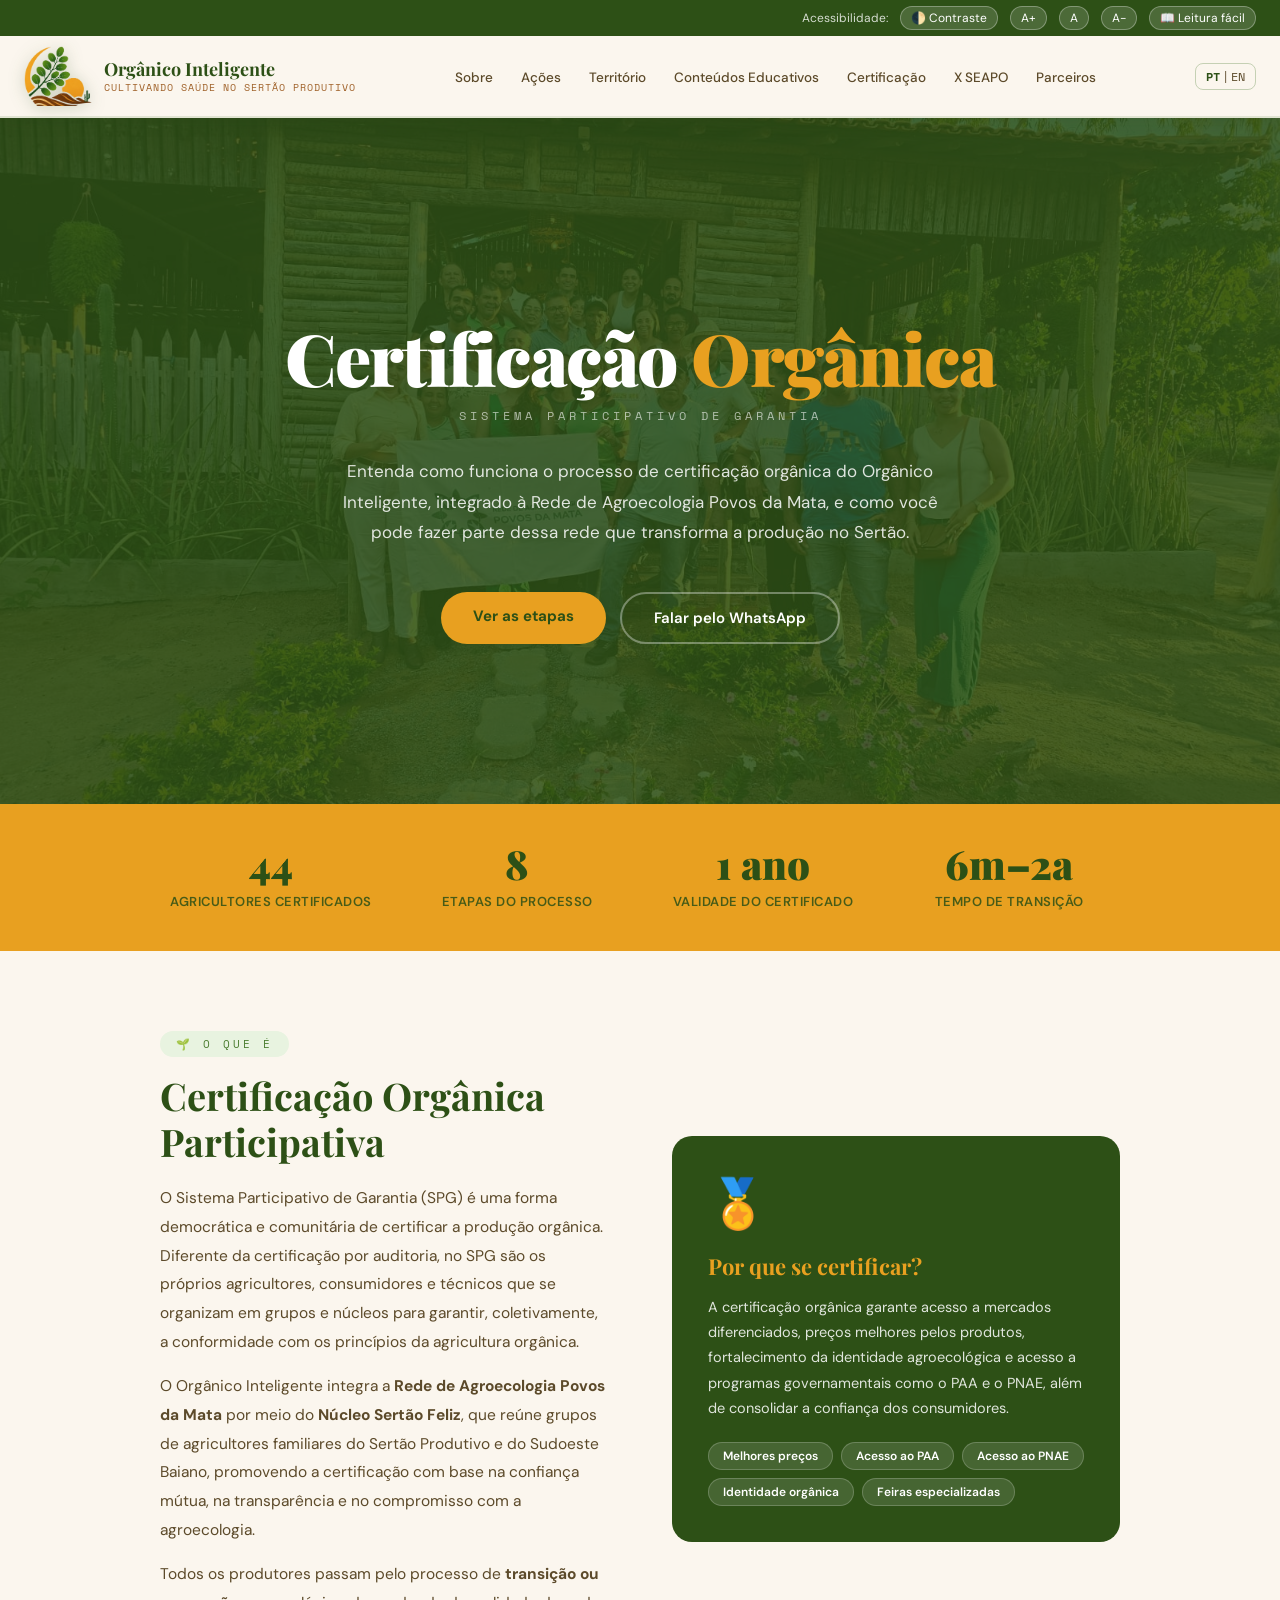
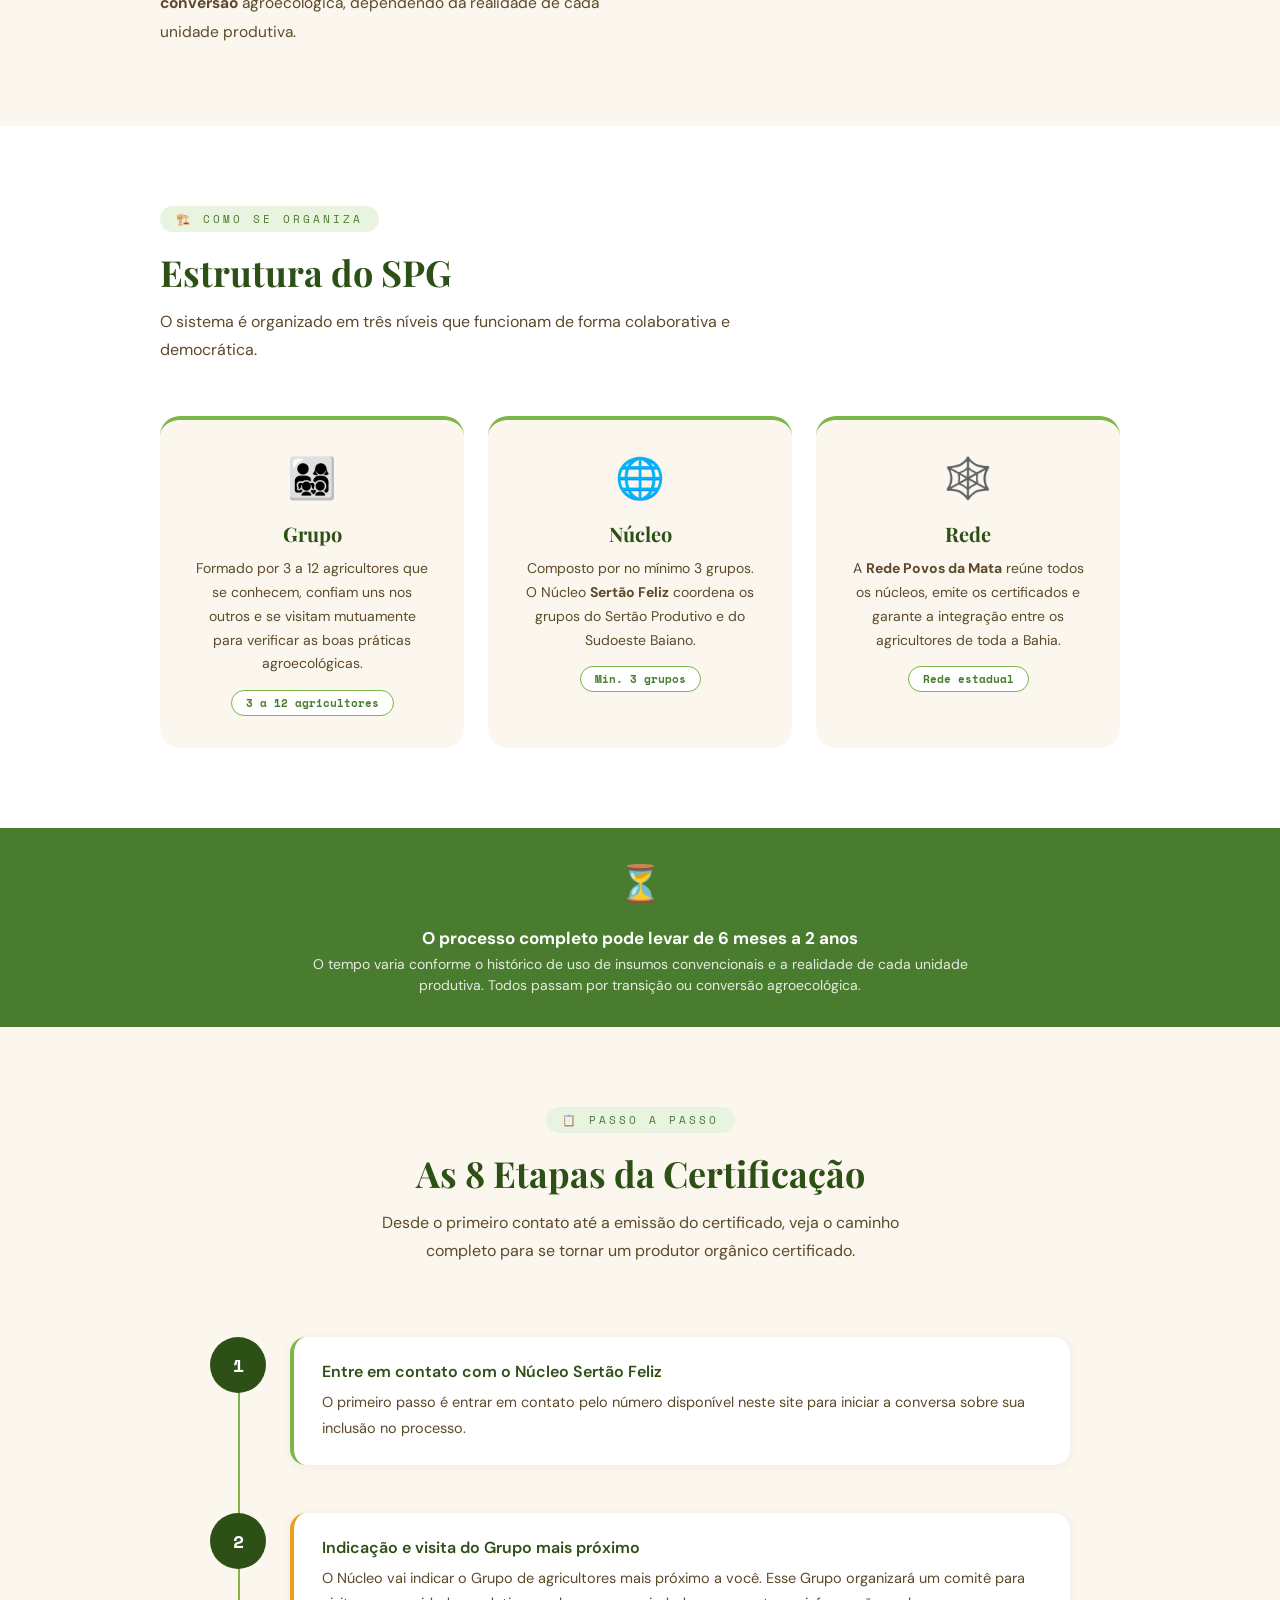
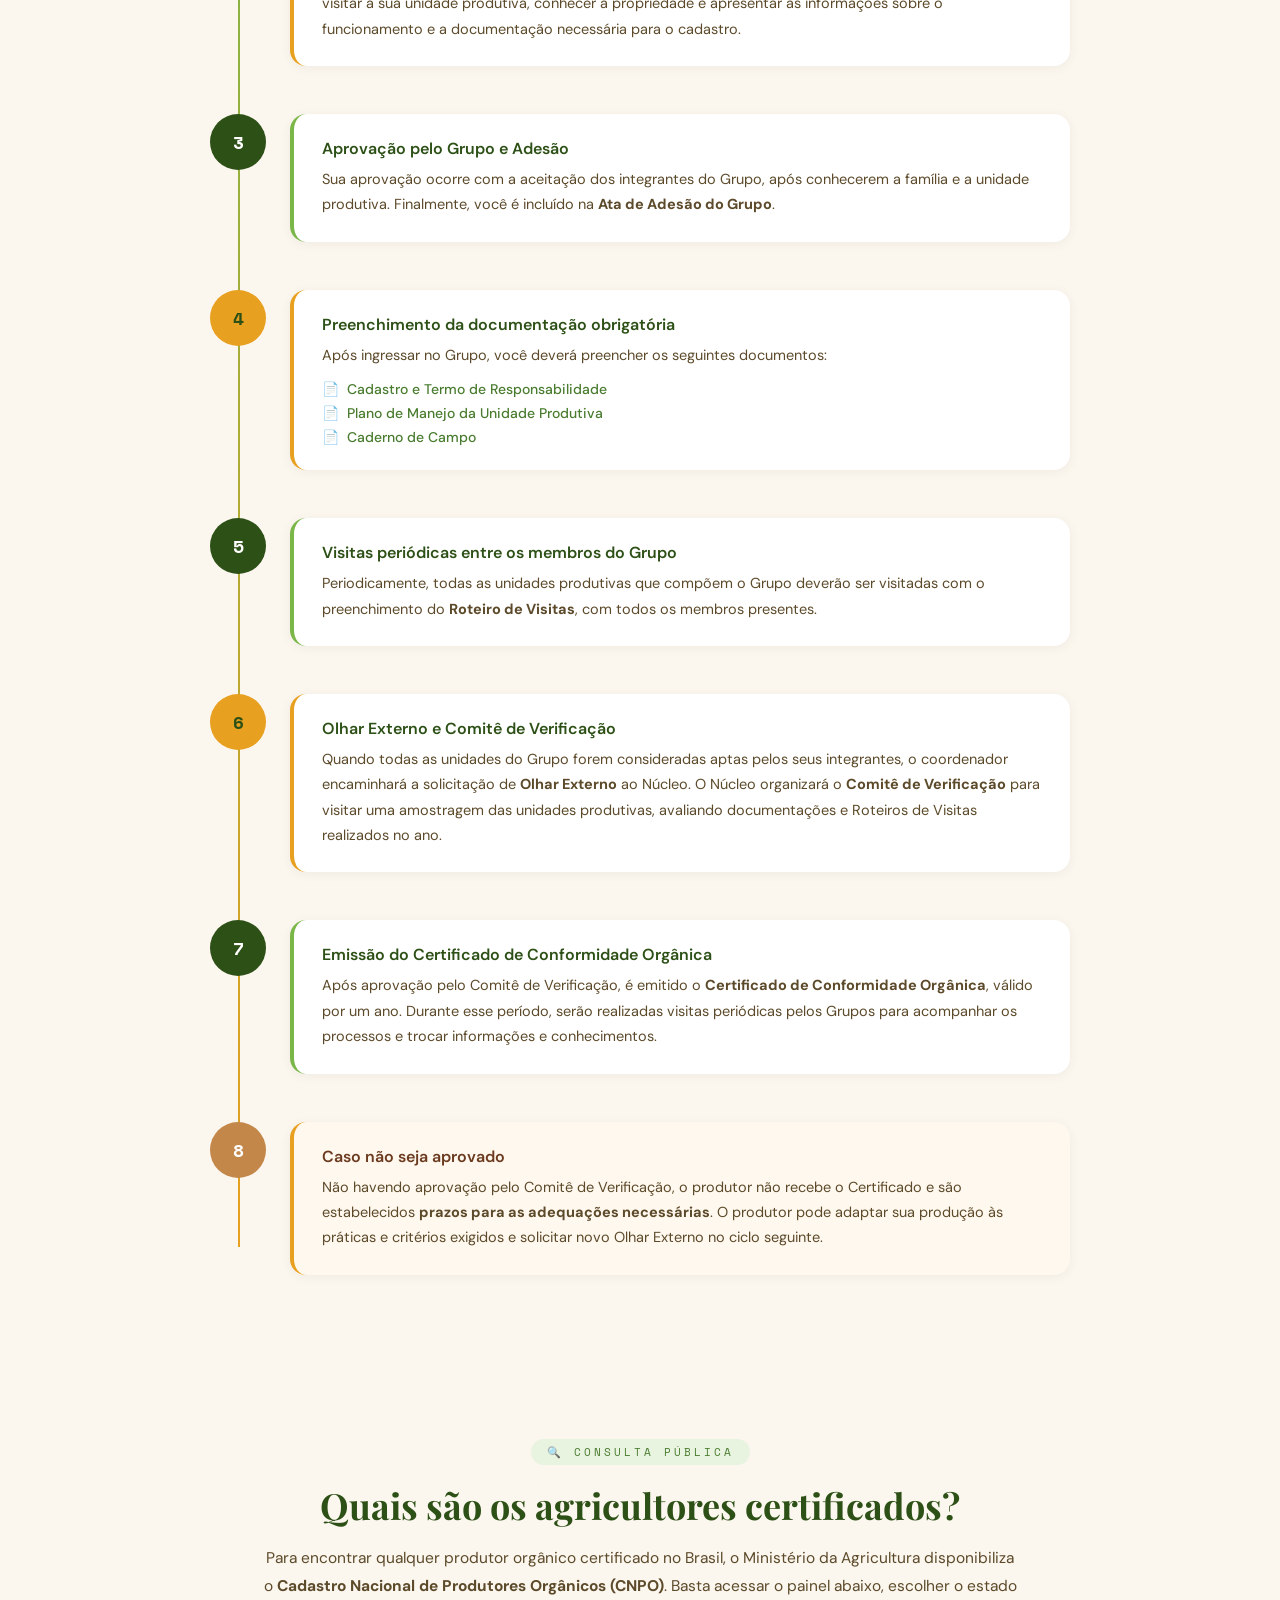
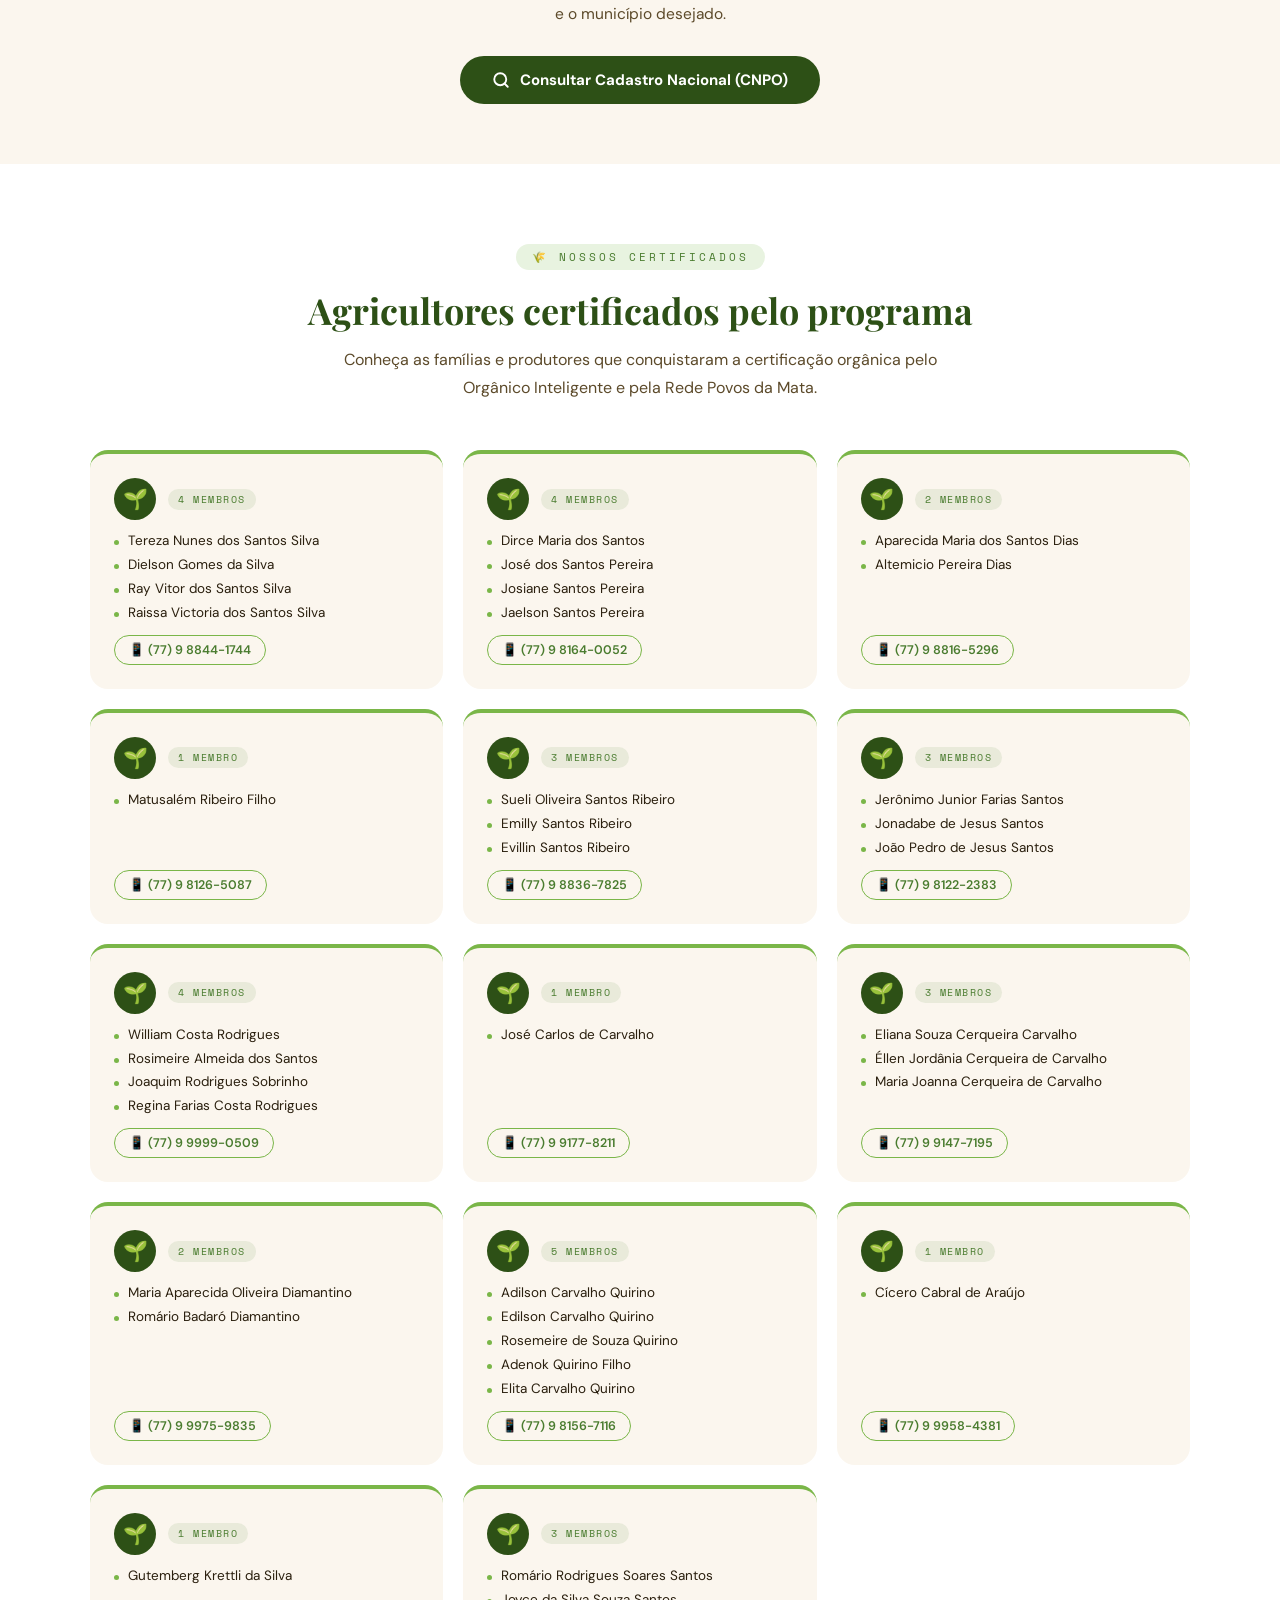
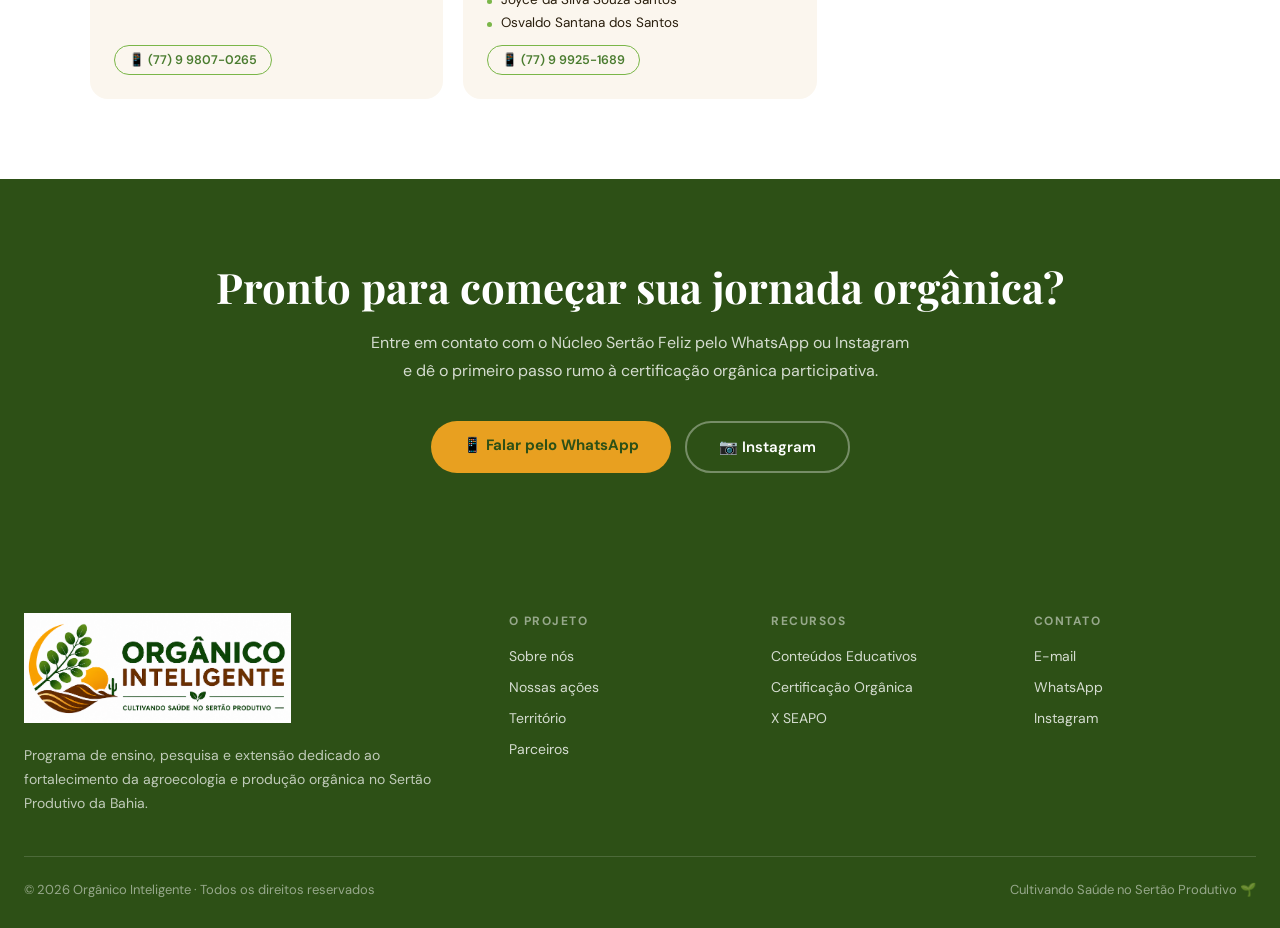
==== pages/certificacao.html @ 12e228ca "seapo: nova prorrogação do prazo de submissão para 09/08/2026 Co-Authored-By: Claude Sonnet 5 <norep" ====
<!DOCTYPE html>
<html lang="pt-BR">
<head>
  <!-- Google tag (gtag.js) -->
  <script async src="https://www.googletagmanager.com/gtag/js?id=G-PL5NJVYDZY"></script>
  <script>
    window.dataLayer = window.dataLayer || [];
    function gtag(){dataLayer.push(arguments);}
    gtag('js', new Date());
    gtag('config', 'G-PL5NJVYDZY');
  </script>
  <meta charset="UTF-8">
  <link rel="icon" type="image/x-icon" href="../favicon.ico">
  <link rel="icon" type="image/png" sizes="32x32" href="../favicon-32x32.png">
  <link rel="apple-touch-icon" sizes="180x180" href="../apple-touch-icon.png">
  <meta name="viewport" content="width=device-width, initial-scale=1.0">
  <meta name="description" content="Certificação Orgânica Participativa – Orgânico Inteligente. Entenda como funciona o processo de certificação pelo Sistema Participativo de Garantia (SPG) da Rede Povos da Mata." data-i18n-content="cert.meta_desc">
  <meta name="keywords" content="certificação orgânica, SPG, sistema participativo de garantia, produção orgânica, Guanambi, Bahia, Rede Povos da Mata, agricultura familiar">
  <meta name="robots" content="index, follow">
  <link rel="canonical" href="https://organicointeligente.com.br/pages/certificacao.html">
  <link rel="alternate" hreflang="pt-BR" href="https://organicointeligente.com.br/pages/certificacao.html">
  <link rel="alternate" hreflang="en" href="https://organicointeligente.com.br/pages/certificacao.html?lang=en">
  <link rel="alternate" hreflang="x-default" href="https://organicointeligente.com.br/pages/certificacao.html">
  <meta property="og:type" content="website">
  <meta property="og:url" content="https://organicointeligente.com.br/pages/certificacao.html">
  <meta property="og:site_name" content="Orgânico Inteligente">
  <meta property="og:locale" content="pt_BR">
  <meta property="og:title" content="Certificação Orgânica Participativa | Orgânico Inteligente">
  <meta property="og:description" content="Entenda como funciona o processo de certificação orgânica pelo SPG da Rede Povos da Mata no Sertão Produtivo da Bahia.">
  <meta property="og:image" content="https://organicointeligente.com.br/assets/images/slideshow/img0.jpeg">
  <title>Certificação Orgânica Participativa | Orgânico Inteligente</title>
  <link href="https://fonts.googleapis.com/css2?family=Playfair+Display:wght@700;900&family=DM+Sans:wght@300;400;500;600&family=Space+Mono:wght@400;700&display=swap" rel="stylesheet">
  <link rel="stylesheet" href="../assets/css/style.css?v=202608030914">
  <style>
    .nav-lang-toggle{background:none;border:1px solid rgba(74,124,47,.3);color:var(--texto-suave);font-family:'Space Mono',monospace;font-size:12px;padding:4px 10px;border-radius:8px;cursor:pointer;transition:.2s;display:flex;align-items:center;gap:2px;white-space:nowrap;flex-shrink:0;}
    .nav-lang-toggle:hover{background:rgba(74,124,47,.1);color:var(--verde);}
  </style>
  <script src="../assets/js/i18n.js?v=202608030914"></script>
  <style>
    /* ===== HERO ===== */
    .cert-hero {
      position: relative;
      min-height: 72vh;
      display: flex;
      align-items: center;
      justify-content: center;
      background: var(--verde);
      overflow: hidden;
      text-align: center;
    }
    .cert-hero-bg {
      position: absolute;
      inset: 0;
      background-image: url('../assets/images/imagemFundoCertificacao.jpeg');
      background-size: cover;
      background-position: center 30%;
      opacity: .14;
    }
    .cert-hero-inner {
      position: relative;
      z-index: 2;
      padding: 120px 24px 80px;
      max-width: 820px;
      margin: 0 auto;
    }
    .cert-badge {
      display: inline-block;
      font-family: 'Space Mono', monospace;
      font-size: 11px;
      letter-spacing: 3px;
      text-transform: uppercase;
      color: var(--dourado);
      background: rgba(255,255,255,.08);
      border: 1px solid rgba(255,255,255,.18);
      border-radius: 100px;
      padding: 6px 20px;
      margin-bottom: 28px;
    }
    .cert-hero h1 {
      font-family: 'Playfair Display', serif;
      font-size: clamp(36px, 7vw, 72px);
      font-weight: 900;
      color: white;
      line-height: 1.1;
      letter-spacing: -1.5px;
      margin-bottom: 10px;
    }
    .cert-hero h1 em {
      font-style: normal;
      color: var(--dourado);
    }
    .cert-hero-sub {
      font-family: 'Space Mono', monospace;
      font-size: 12px;
      letter-spacing: 4px;
      text-transform: uppercase;
      color: rgba(255,255,255,.6);
      margin-bottom: 32px;
    }
    .cert-hero-desc {
      font-size: 17px;
      color: rgba(255,255,255,.85);
      line-height: 1.8;
      max-width: 640px;
      margin: 0 auto 44px;
    }
    .cert-cta-group {
      display: flex;
      gap: 14px;
      justify-content: center;
      flex-wrap: wrap;
    }
    .btn-primario {
      background: var(--dourado);
      color: var(--verde);
      font-weight: 700;
      font-size: 15px;
      padding: 14px 32px;
      border-radius: 100px;
      text-decoration: none;
      transition: transform .2s, box-shadow .2s;
    }
    .btn-primario:hover { transform: translateY(-2px); box-shadow: 0 8px 24px rgba(0,0,0,.25); }
    .btn-secundario {
      background: transparent;
      color: white;
      font-weight: 600;
      font-size: 15px;
      padding: 14px 32px;
      border-radius: 100px;
      border: 2px solid rgba(255,255,255,.35);
      text-decoration: none;
      transition: border-color .2s, background .2s;
    }
    .btn-secundario:hover { border-color: white; background: rgba(255,255,255,.08); }

    /* ===== MÉTRICAS ===== */
    .cert-metricas {
      background: var(--dourado);
      padding: 40px 24px;
    }
    .cert-metricas-grid {
      display: grid;
      grid-template-columns: repeat(4, 1fr);
      gap: 24px;
      max-width: 960px;
      margin: 0 auto;
      text-align: center;
    }
    .cert-metrica {
      color: var(--verde);
    }
    .cert-metrica strong {
      display: block;
      font-family: 'Playfair Display', serif;
      font-size: 40px;
      font-weight: 900;
      line-height: 1;
      margin-bottom: 6px;
    }
    .cert-metrica span {
      font-size: 13px;
      font-weight: 600;
      text-transform: uppercase;
      letter-spacing: .5px;
      opacity: .85;
    }

    /* ===== INTRO / O QUE É ===== */
    .cert-intro {
      background: var(--creme);
      padding: 80px 24px;
    }
    .cert-intro-inner {
      max-width: 960px;
      margin: 0 auto;
      display: grid;
      grid-template-columns: 1fr 1fr;
      gap: 64px;
      align-items: center;
    }
    .cert-intro-texto h2 {
      font-family: 'Playfair Display', serif;
      font-size: clamp(26px, 4vw, 38px);
      color: var(--verde);
      line-height: 1.2;
      margin-bottom: 20px;
    }
    .cert-intro-texto p {
      font-size: 15.5px;
      color: var(--texto-suave);
      line-height: 1.85;
      margin-bottom: 16px;
    }
    .cert-intro-texto p:last-child { margin-bottom: 0; }
    .cert-destaque-box {
      background: var(--verde);
      color: white;
      border-radius: 20px;
      padding: 36px;
    }
    .cert-destaque-box .icon-grande {
      font-size: 48px;
      margin-bottom: 16px;
      display: block;
    }
    .cert-destaque-box h3 {
      font-family: 'Playfair Display', serif;
      font-size: 22px;
      color: var(--dourado);
      margin-bottom: 14px;
    }
    .cert-destaque-box p {
      font-size: 14.5px;
      color: rgba(255,255,255,.85);
      line-height: 1.75;
    }
    .cert-destaque-box .cert-tags {
      display: flex;
      flex-wrap: wrap;
      gap: 8px;
      margin-top: 20px;
    }
    .cert-destaque-box .cert-tag {
      background: rgba(255,255,255,.12);
      border: 1px solid rgba(255,255,255,.2);
      color: white;
      font-size: 12px;
      font-weight: 600;
      padding: 5px 14px;
      border-radius: 100px;
    }

    /* ===== ESTRUTURA (Núcleo / Grupos) ===== */
    .cert-estrutura {
      background: white;
      padding: 80px 24px;
    }
    .cert-estrutura-inner {
      max-width: 960px;
      margin: 0 auto;
    }
    .secao-tag {
      display: inline-block;
      font-family: 'Space Mono', monospace;
      font-size: 11px;
      letter-spacing: 3px;
      text-transform: uppercase;
      color: var(--verde-medio);
      background: #e8f3e0;
      border-radius: 100px;
      padding: 5px 16px;
      margin-bottom: 16px;
    }
    .secao-titulo {
      font-family: 'Playfair Display', serif;
      font-size: clamp(24px, 4vw, 36px);
      color: var(--verde);
      margin-bottom: 12px;
    }
    .secao-desc {
      font-size: 16px;
      color: var(--texto-suave);
      max-width: 600px;
      line-height: 1.75;
      margin-bottom: 48px;
    }
    .estrutura-grid {
      display: grid;
      grid-template-columns: repeat(3, 1fr);
      gap: 24px;
    }
    .estrutura-card {
      background: var(--creme);
      border-radius: 20px;
      padding: 32px;
      border-top: 4px solid var(--verde-claro);
      text-align: center;
    }
    .estrutura-card .ecard-icon {
      font-size: 40px;
      margin-bottom: 16px;
      display: block;
    }
    .estrutura-card h3 {
      font-family: 'Playfair Display', serif;
      font-size: 20px;
      color: var(--verde);
      margin-bottom: 10px;
    }
    .estrutura-card p {
      font-size: 14px;
      color: var(--texto-suave);
      line-height: 1.7;
    }
    .estrutura-card .ecard-num {
      display: inline-block;
      font-family: 'Space Mono', monospace;
      font-size: 11px;
      font-weight: 700;
      color: var(--verde-medio);
      background: white;
      border: 1.5px solid var(--verde-claro);
      border-radius: 100px;
      padding: 4px 14px;
      margin-top: 14px;
    }

    /* ===== ETAPAS (passo a passo) ===== */
    .cert-etapas {
      background: var(--creme);
      padding: 80px 24px;
    }
    .cert-etapas-inner {
      max-width: 860px;
      margin: 0 auto;
    }
    .etapas-lista {
      display: flex;
      flex-direction: column;
      gap: 0;
      margin-top: 48px;
      position: relative;
    }
    /* Linha vertical conectando os passos */
    .etapas-lista::before {
      content: '';
      position: absolute;
      left: 28px;
      top: 52px;
      bottom: 52px;
      width: 2px;
      background: linear-gradient(to bottom, var(--verde-claro), var(--dourado));
    }
    .etapa {
      display: grid;
      grid-template-columns: 56px 1fr;
      gap: 24px;
      padding: 24px 0;
      align-items: start;
      position: relative;
    }
    .etapa-num {
      width: 56px;
      height: 56px;
      border-radius: 50%;
      display: flex;
      align-items: center;
      justify-content: center;
      font-family: 'Space Mono', monospace;
      font-size: 18px;
      font-weight: 700;
      flex-shrink: 0;
      position: relative;
      z-index: 1;
    }
    .etapa-num.verde   { background: var(--verde); color: white; }
    .etapa-num.dourado { background: var(--dourado); color: var(--verde); }
    .etapa-num.terra   { background: var(--terra); color: white; }

    .etapa-corpo {
      background: white;
      border-radius: 16px;
      padding: 24px 28px;
      box-shadow: 0 2px 12px rgba(0,0,0,.05);
      border-left: 4px solid transparent;
      transition: transform .15s, box-shadow .15s;
    }
    .etapa-corpo:hover {
      transform: translateX(4px);
      box-shadow: 0 4px 20px rgba(45,80,22,.1);
    }
    .etapa:nth-child(odd) .etapa-corpo  { border-left-color: var(--verde-claro); }
    .etapa:nth-child(even) .etapa-corpo { border-left-color: var(--dourado); }

    .etapa-corpo h3 {
      font-size: 16px;
      font-weight: 600;
      color: var(--verde);
      margin-bottom: 8px;
    }
    .etapa-corpo p {
      font-size: 14.5px;
      color: var(--texto-suave);
      line-height: 1.75;
      margin: 0;
    }
    /* Documentos dentro da etapa */
    .docs-lista {
      list-style: none;
      margin-top: 12px;
      display: flex;
      flex-direction: column;
      gap: 6px;
    }
    .docs-lista li {
      display: flex;
      align-items: center;
      gap: 8px;
      font-size: 14px;
      color: var(--verde-medio);
      font-weight: 500;
    }
    .docs-lista li::before {
      content: '📄';
      font-size: 14px;
    }

    /* Etapa de alerta (reprovação) */
    .etapa-corpo.alerta {
      background: #fff8ee;
      border-left-color: var(--dourado) !important;
    }
    .etapa-corpo.alerta h3 { color: var(--marrom); }

    /* ===== AVISO TEMPO ===== */
    .cert-aviso {
      background: var(--verde-medio);
      color: white;
      padding: 32px 24px;
      text-align: center;
    }
    .cert-aviso-inner {
      max-width: 700px;
      margin: 0 auto;
      display: flex;
      align-items: center;
      gap: 20px;
      flex-wrap: wrap;
      justify-content: center;
    }
    .cert-aviso .aviso-icon { font-size: 36px; }
    .cert-aviso-texto strong {
      display: block;
      font-size: 17px;
      font-weight: 700;
      margin-bottom: 4px;
    }
    .cert-aviso-texto span {
      font-size: 14px;
      opacity: .85;
    }

    /* ===== REGISTRO NACIONAL ===== */
    .cert-registro {
      background: var(--creme);
      padding: 60px 24px;
      text-align: center;
    }
    .cert-registro-inner {
      max-width: 760px;
      margin: 0 auto;
    }
    .cert-registro p {
      font-size: 15.5px;
      color: var(--texto-suave);
      line-height: 1.8;
      margin-bottom: 28px;
    }
    .cert-registro-link {
      display: inline-flex;
      align-items: center;
      gap: 10px;
      background: var(--verde);
      color: white;
      font-weight: 700;
      font-size: 15px;
      padding: 14px 32px;
      border-radius: 100px;
      text-decoration: none;
      transition: background .2s, transform .2s;
    }
    .cert-registro-link:hover { background: var(--verde-medio); transform: translateY(-2px); }

    /* ===== AGRICULTORES CERTIFICADOS ===== */
    .cert-agricultores {
      background: white;
      padding: 80px 24px;
    }
    .cert-agricultores-inner {
      max-width: 1100px;
      margin: 0 auto;
    }
    .cert-agricultores-grid {
      display: grid;
      grid-template-columns: repeat(3, 1fr);
      gap: 20px;
      margin-top: 48px;
    }
    .agric-card {
      background: var(--creme);
      border-radius: 18px;
      padding: 24px;
      border-top: 4px solid var(--verde-claro);
      display: flex;
      flex-direction: column;
      gap: 12px;
      transition: transform .2s, box-shadow .2s;
    }
    .agric-card:hover {
      transform: translateY(-4px);
      box-shadow: 0 12px 32px rgba(45,80,22,.1);
    }
    .agric-card-header {
      display: flex;
      align-items: center;
      gap: 12px;
    }
    .agric-icon {
      width: 42px;
      height: 42px;
      border-radius: 50%;
      background: var(--verde);
      color: white;
      font-size: 20px;
      display: flex;
      align-items: center;
      justify-content: center;
      flex-shrink: 0;
    }
    .agric-card-qtd {
      font-family: 'Space Mono', monospace;
      font-size: 10px;
      letter-spacing: 1.5px;
      text-transform: uppercase;
      color: var(--verde-medio);
      background: rgba(74,124,47,.1);
      border-radius: 100px;
      padding: 3px 10px;
    }
    .agric-membros {
      list-style: none;
      display: flex;
      flex-direction: column;
      gap: 5px;
    }
    .agric-membros li {
      font-size: 13.5px;
      color: var(--texto);
      line-height: 1.4;
      padding-left: 14px;
      position: relative;
    }
    .agric-membros li::before {
      content: '';
      position: absolute;
      left: 0;
      top: 8px;
      width: 5px;
      height: 5px;
      border-radius: 50%;
      background: var(--verde-claro);
    }
    .agric-contato {
      margin-top: auto;
    }
    .agric-contato a {
      display: inline-flex;
      align-items: center;
      gap: 6px;
      font-size: 12.5px;
      font-weight: 600;
      color: var(--verde-medio);
      text-decoration: none;
      border: 1.5px solid var(--verde-claro);
      padding: 6px 14px;
      border-radius: 100px;
      transition: background .2s, color .2s;
    }
    .agric-contato a:hover { background: var(--verde); color: white; border-color: var(--verde); }

    /* ===== RESPONSIVO AGRICULTORES ===== */
    @media (max-width: 1024px) { .cert-agricultores-grid { grid-template-columns: repeat(2, 1fr); } }
    @media (max-width: 640px)  { .cert-agricultores-grid { grid-template-columns: 1fr; } }

    /* ===== CTA CONTATO ===== */
    .cert-contato {
      background: var(--verde);
      padding: 80px 24px;
      text-align: center;
    }
    .cert-contato h2 {
      font-family: 'Playfair Display', serif;
      font-size: clamp(26px, 5vw, 42px);
      color: white;
      margin-bottom: 14px;
    }
    .cert-contato p {
      color: rgba(255,255,255,.8);
      font-size: 16px;
      line-height: 1.75;
      max-width: 540px;
      margin: 0 auto 36px;
    }

    /* ===== RESPONSIVO ===== */
    @media (max-width: 1024px) {
      .cert-metricas-grid { grid-template-columns: repeat(2, 1fr); }
      .cert-intro-inner { grid-template-columns: 1fr; gap: 40px; }
      .estrutura-grid { grid-template-columns: 1fr 1fr; }
    }
    @media (max-width: 640px) {
      .cert-metricas-grid { grid-template-columns: repeat(2, 1fr); gap: 16px; }
      .cert-metrica strong { font-size: 30px; }
      .estrutura-grid { grid-template-columns: 1fr; }
      .etapas-lista::before { left: 22px; }
      .etapa { grid-template-columns: 44px 1fr; gap: 16px; }
      .etapa-num { width: 44px; height: 44px; font-size: 14px; }
      .cert-aviso-inner { flex-direction: column; text-align: center; }
    }
  </style>
</head>
<body id="topo" data-i18n-title="cert.page_title">

<a href="#main-content" class="skip-link" data-i18n="nav.skip">Ir para o conteúdo principal</a>

<!-- Barra de acessibilidade -->
<div class="acess-bar" role="toolbar" data-i18n-attr="aria-label:acess.bar_aria" aria-label="Ferramentas de acessibilidade">
  <span data-i18n="acess.label">Acessibilidade:</span>
  <button class="acess-btn" onclick="toggleContraste()" data-i18n-attr="aria-label:acess.contraste_aria;title:acess.contraste_title" aria-label="Alternar alto contraste" title="Alto Contraste" data-i18n="acess.contraste">&#127763; Contraste</button>
  <button class="acess-btn" onclick="aumentarFonte()" data-i18n-attr="aria-label:acess.aumentar_aria;title:acess.aumentar_title" aria-label="Aumentar fonte" title="Aumentar fonte" data-i18n="acess.aumentar">A+</button>
  <button class="acess-btn" onclick="resetarFonte()" data-i18n-attr="aria-label:acess.resetar_aria;title:acess.resetar_title" aria-label="Fonte padrão" title="Fonte padrão" data-i18n="acess.resetar">A</button>
  <button class="acess-btn" onclick="diminuirFonte()" data-i18n-attr="aria-label:acess.diminuir_aria;title:acess.diminuir_title" aria-label="Diminuir fonte" title="Diminuir fonte" data-i18n="acess.diminuir">A-</button>
  <button class="acess-btn" onclick="toggleLeituraSimples()" data-i18n-attr="aria-label:acess.leitura_aria;title:acess.leitura_title" aria-label="Leitura simplificada" title="Leitura simples" data-i18n="acess.leitura">&#128214; Leitura f&#225;cil</button>
</div>

<!-- Navegação -->
<nav role="navigation" data-i18n-attr="aria-label:nav.aria_main" aria-label="Menu principal">
  <div class="nav-inner">
    <a href="../index.html#topo" class="nav-logo" data-i18n-attr="aria-label:nav.logo_aria" aria-label="Página inicial – Orgânico Inteligente">
      <img src="../assets/images/logo/logo_icon.png" alt="Logo Orgânico Inteligente" class="nav-logo-img">
      <div class="nav-logo-text">
        <span class="top">Orgânico Inteligente</span>
        <span class="bottom" data-i18n="nav.tagline">Cultivando Saúde no Sertão Produtivo</span>
      </div>
    </a>
    <button class="hamburger" onclick="toggleMenu()" data-i18n-attr="aria-label:nav.hamburger_aria" aria-label="Abrir menu" aria-expanded="false" id="hamburger">
      <span></span><span></span><span></span>
    </button>
    <ul class="nav-links" id="nav-links" role="menubar"></ul>
    <button class="nav-lang-toggle" id="lang-toggle" onclick="toggleLang()"
            aria-label="Mudar para inglês"
            data-i18n-attr="aria-label:lang.toggle_aria">
      <span class="lang-pt" aria-hidden="true">PT</span>
      <span class="lang-sep" aria-hidden="true"> | </span>
      <span class="lang-en" aria-hidden="true">EN</span>
    </button>
  </div>
</nav>
<script src="../assets/js/nav.js?v=202608030914"></script>

<main id="main-content">

  <!-- ===== HERO ===== -->
  <section class="cert-hero" data-i18n-attr="aria-label:cert.hero_aria" aria-label="Certificação Orgânica Participativa">
    <div class="cert-hero-bg"></div>
    <div class="cert-hero-inner">
      <h1>Certificação <em>Orgânica</em></h1>
      <p class="cert-hero-sub" data-i18n="cert.hero_sub">Sistema Participativo de Garantia</p>
      <p class="cert-hero-desc" data-i18n="cert.hero_desc">
        Entenda como funciona o processo de certificação orgânica do Orgânico Inteligente, integrado à Rede de Agroecologia Povos da Mata, e como você pode fazer parte dessa rede que transforma a produção no Sertão.
      </p>
      <div class="cert-cta-group">
        <a href="#etapas" class="btn-primario" data-i18n="cert.cta_etapas">Ver as etapas</a>
        <a href="https://wa.me/5577999501979" target="_blank" rel="noopener noreferrer" class="btn-secundario" data-i18n="cert.cta_whatsapp">Falar pelo WhatsApp</a>
      </div>
    </div>
  </section>

  <!-- ===== MÉTRICAS ===== -->
  <div class="cert-metricas" data-i18n-attr="aria-label:cert.metricas_aria" aria-label="Números da certificação">
    <div class="cert-metricas-grid">
      <div class="cert-metrica">
        <strong>44</strong>
        <span data-i18n="cert.metric1_label">Agricultores Certificados</span>
      </div>
      <div class="cert-metrica">
        <strong>8</strong>
        <span data-i18n="cert.metric2_label">Etapas do Processo</span>
      </div>
      <div class="cert-metrica">
        <strong>1 ano</strong>
        <span data-i18n="cert.metric3_label">Validade do Certificado</span>
      </div>
      <div class="cert-metrica">
        <strong>6m–2a</strong>
        <span data-i18n="cert.metric4_label">Tempo de Transição</span>
      </div>
    </div>
  </div>

  <!-- ===== INTRO ===== -->
  <section class="cert-intro" data-i18n-attr="aria-label:cert.intro_aria" aria-label="O que é a certificação orgânica participativa">
    <div class="cert-intro-inner">
      <div class="cert-intro-texto reveal">
        <div class="secao-tag" data-i18n="cert.intro_tag">🌱 O que é</div>
        <h2 data-i18n="cert.intro_titulo">Certificação Orgânica Participativa</h2>
        <p data-i18n="cert.intro_p1">
          O Sistema Participativo de Garantia (SPG) é uma forma democrática e comunitária de certificar a produção orgânica. Diferente da certificação por auditoria, no SPG são os próprios agricultores, consumidores e técnicos que se organizam em grupos e núcleos para garantir, coletivamente, a conformidade com os princípios da agricultura orgânica.
        </p>
        <p data-i18n="cert.intro_p2">
          O Orgânico Inteligente integra a <strong>Rede de Agroecologia Povos da Mata</strong> por meio do <strong>Núcleo Sertão Feliz</strong>, que reúne grupos de agricultores familiares do Sertão Produtivo e do Sudoeste Baiano, promovendo a certificação com base na confiança mútua, na transparência e no compromisso com a agroecologia.
        </p>
        <p data-i18n="cert.intro_p3">
          Todos os produtores passam pelo processo de <strong>transição ou conversão</strong> agroecológica, dependendo da realidade de cada unidade produtiva.
        </p>
      </div>
      <div class="cert-destaque-box reveal reveal-delay-1">
        <span class="icon-grande">🏅</span>
        <h3 data-i18n="cert.destaque_titulo">Por que se certificar?</h3>
        <p data-i18n="cert.destaque_desc">
          A certificação orgânica garante acesso a mercados diferenciados, preços melhores pelos produtos, fortalecimento da identidade agroecológica e acesso a programas governamentais como o PAA e o PNAE, além de consolidar a confiança dos consumidores.
        </p>
        <div class="cert-tags">
          <span class="cert-tag" data-i18n="cert.tag_precos">Melhores preços</span>
          <span class="cert-tag" data-i18n="cert.tag_paa">Acesso ao PAA</span>
          <span class="cert-tag" data-i18n="cert.tag_pnae">Acesso ao PNAE</span>
          <span class="cert-tag" data-i18n="cert.tag_identidade">Identidade orgânica</span>
          <span class="cert-tag" data-i18n="cert.tag_feiras">Feiras especializadas</span>
        </div>
      </div>
    </div>
  </section>

  <!-- ===== ESTRUTURA ===== -->
  <section class="cert-estrutura" data-i18n-attr="aria-label:cert.estrutura_aria" aria-label="Estrutura do sistema participativo">
    <div class="cert-estrutura-inner">
      <div class="section-header">
        <div class="secao-tag" data-i18n="cert.estrutura_tag">🏗️ Como se organiza</div>
        <h2 class="secao-titulo" data-i18n="cert.estrutura_titulo">Estrutura do SPG</h2>
        <p class="secao-desc" data-i18n="cert.estrutura_desc">O sistema é organizado em três níveis que funcionam de forma colaborativa e democrática.</p>
      </div>
      <div class="estrutura-grid">

        <div class="estrutura-card reveal">
          <span class="ecard-icon">👨‍👩‍👧‍👦</span>
          <h3 data-i18n="cert.grupo_titulo">Grupo</h3>
          <p data-i18n="cert.grupo_desc">Formado por 3 a 12 agricultores que se conhecem, confiam uns nos outros e se visitam mutuamente para verificar as boas práticas agroecológicas.</p>
          <span class="ecard-num" data-i18n="cert.grupo_num">3 a 12 agricultores</span>
        </div>

        <div class="estrutura-card reveal reveal-delay-1">
          <span class="ecard-icon">🌐</span>
          <h3 data-i18n="cert.nucleo_titulo">Núcleo</h3>
          <p data-i18n="cert.nucleo_desc">Composto por no mínimo 3 grupos. O Núcleo <strong>Sertão Feliz</strong> coordena os grupos do Sertão Produtivo e do Sudoeste Baiano.</p>
          <span class="ecard-num" data-i18n="cert.nucleo_num">Mín. 3 grupos</span>
        </div>

        <div class="estrutura-card reveal reveal-delay-2">
          <span class="ecard-icon">🕸️</span>
          <h3 data-i18n="cert.rede_titulo">Rede</h3>
          <p data-i18n="cert.rede_desc">A <strong>Rede Povos da Mata</strong> reúne todos os núcleos, emite os certificados e garante a integração entre os agricultores de toda a Bahia.</p>
          <span class="ecard-num" data-i18n="cert.rede_num">Rede estadual</span>
        </div>

      </div>
    </div>
  </section>

  <!-- ===== AVISO TEMPO ===== -->
  <div class="cert-aviso" data-i18n-attr="aria-label:cert.aviso_aria" aria-label="Atenção: tempo de certificação">
    <div class="cert-aviso-inner">
      <span class="aviso-icon">⏳</span>
      <div class="cert-aviso-texto">
        <strong data-i18n="cert.aviso_titulo">O processo completo pode levar de 6 meses a 2 anos</strong>
        <span data-i18n="cert.aviso_texto">O tempo varia conforme o histórico de uso de insumos convencionais e a realidade de cada unidade produtiva. Todos passam por transição ou conversão agroecológica.</span>
      </div>
    </div>
  </div>

  <!-- ===== ETAPAS ===== -->
  <section class="cert-etapas" id="etapas" data-i18n-attr="aria-label:cert.etapas_aria" aria-label="Etapas do processo de certificação">
    <div class="cert-etapas-inner">
      <div class="section-header" style="text-align:center; margin-bottom:0;">
        <div class="secao-tag" data-i18n="cert.etapas_tag">📋 Passo a passo</div>
        <h2 class="secao-titulo" data-i18n="cert.etapas_titulo">As 8 Etapas da Certificação</h2>
        <p class="secao-desc" style="max-width:580px;margin:0 auto;" data-i18n="cert.etapas_desc">
          Desde o primeiro contato até a emissão do certificado, veja o caminho completo para se tornar um produtor orgânico certificado.
        </p>
      </div>

      <div class="etapas-lista" role="list">

        <!-- Etapa 1 -->
        <div class="etapa reveal" role="listitem">
          <div class="etapa-num verde">1</div>
          <div class="etapa-corpo">
            <h3 data-i18n="cert.etapa1_titulo">Entre em contato com o Núcleo Sertão Feliz</h3>
            <p data-i18n="cert.etapa1_desc">O primeiro passo é entrar em contato pelo número disponível neste site para iniciar a conversa sobre sua inclusão no processo.</p>
          </div>
        </div>

        <!-- Etapa 2 -->
        <div class="etapa reveal" role="listitem">
          <div class="etapa-num verde">2</div>
          <div class="etapa-corpo">
            <h3 data-i18n="cert.etapa2_titulo">Indicação e visita do Grupo mais próximo</h3>
            <p data-i18n="cert.etapa2_desc">O Núcleo vai indicar o Grupo de agricultores mais próximo a você. Esse Grupo organizará um comitê para visitar a sua unidade produtiva, conhecer a propriedade e apresentar as informações sobre o funcionamento e a documentação necessária para o cadastro.</p>
          </div>
        </div>

        <!-- Etapa 3 -->
        <div class="etapa reveal" role="listitem">
          <div class="etapa-num verde">3</div>
          <div class="etapa-corpo">
            <h3 data-i18n="cert.etapa3_titulo">Aprovação pelo Grupo e Adesão</h3>
            <p data-i18n="cert.etapa3_desc">Sua aprovação ocorre com a aceitação dos integrantes do Grupo, após conhecerem a família e a unidade produtiva. Finalmente, você é incluído na <strong>Ata de Adesão do Grupo</strong>.</p>
          </div>
        </div>

        <!-- Etapa 4 -->
        <div class="etapa reveal" role="listitem">
          <div class="etapa-num dourado">4</div>
          <div class="etapa-corpo">
            <h3 data-i18n="cert.etapa4_titulo">Preenchimento da documentação obrigatória</h3>
            <p data-i18n="cert.etapa4_desc">Após ingressar no Grupo, você deverá preencher os seguintes documentos:</p>
            <ul class="docs-lista">
              <li data-i18n="cert.doc1">Cadastro e Termo de Responsabilidade</li>
              <li data-i18n="cert.doc2">Plano de Manejo da Unidade Produtiva</li>
              <li data-i18n="cert.doc3">Caderno de Campo</li>
            </ul>
          </div>
        </div>

        <!-- Etapa 5 -->
        <div class="etapa reveal" role="listitem">
          <div class="etapa-num verde">5</div>
          <div class="etapa-corpo">
            <h3 data-i18n="cert.etapa5_titulo">Visitas periódicas entre os membros do Grupo</h3>
            <p data-i18n="cert.etapa5_desc">Periodicamente, todas as unidades produtivas que compõem o Grupo deverão ser visitadas com o preenchimento do <strong>Roteiro de Visitas</strong>, com todos os membros presentes.</p>
          </div>
        </div>

        <!-- Etapa 6 -->
        <div class="etapa reveal" role="listitem">
          <div class="etapa-num dourado">6</div>
          <div class="etapa-corpo">
            <h3 data-i18n="cert.etapa6_titulo">Olhar Externo e Comitê de Verificação</h3>
            <p data-i18n="cert.etapa6_desc">Quando todas as unidades do Grupo forem consideradas aptas pelos seus integrantes, o coordenador encaminhará a solicitação de <strong>Olhar Externo</strong> ao Núcleo. O Núcleo organizará o <strong>Comitê de Verificação</strong> para visitar uma amostragem das unidades produtivas, avaliando documentações e Roteiros de Visitas realizados no ano.</p>
          </div>
        </div>

        <!-- Etapa 7 -->
        <div class="etapa reveal" role="listitem">
          <div class="etapa-num verde">7</div>
          <div class="etapa-corpo">
            <h3 data-i18n="cert.etapa7_titulo">Emissão do Certificado de Conformidade Orgânica</h3>
            <p data-i18n="cert.etapa7_desc">Após aprovação pelo Comitê de Verificação, é emitido o <strong>Certificado de Conformidade Orgânica</strong>, válido por um ano. Durante esse período, serão realizadas visitas periódicas pelos Grupos para acompanhar os processos e trocar informações e conhecimentos.</p>
          </div>
        </div>

        <!-- Etapa 8 -->
        <div class="etapa reveal" role="listitem">
          <div class="etapa-num terra">8</div>
          <div class="etapa-corpo alerta">
            <h3 data-i18n="cert.etapa8_titulo">Caso não seja aprovado</h3>
            <p data-i18n="cert.etapa8_desc">Não havendo aprovação pelo Comitê de Verificação, o produtor não recebe o Certificado e são estabelecidos <strong>prazos para as adequações necessárias</strong>. O produtor pode adaptar sua produção às práticas e critérios exigidos e solicitar novo Olhar Externo no ciclo seguinte.</p>
          </div>
        </div>

      </div>
    </div>
  </section>

  <!-- ===== COMO ENCONTRAR PRODUTORES ORGÂNICOS ===== -->
  <section class="cert-registro" data-i18n-attr="aria-label:cert.reg_aria" aria-label="Como encontrar produtores orgânicos certificados">
    <div class="cert-registro-inner">
      <div class="secao-tag" data-i18n="cert.reg_tag">🔍 Consulta pública</div>
      <h2 class="secao-titulo" style="margin-bottom:16px;" data-i18n="cert.reg_titulo">Quais são os agricultores certificados?</h2>
      <p data-i18n="cert.reg_p">
        Para encontrar qualquer produtor orgânico certificado no Brasil, o Ministério da Agricultura disponibiliza o <strong>Cadastro Nacional de Produtores Orgânicos (CNPO)</strong>. Basta acessar o painel abaixo, escolher o estado e o município desejado.
      </p>
      <a href="https://mapa-indicadores.agricultura.gov.br/publico/extensions/CNPO_Painel_de_Indicadores/CNPO_Painel_de_Indicadores.html"
         target="_blank" rel="noopener noreferrer" class="cert-registro-link">
        <svg xmlns="http://www.w3.org/2000/svg" width="18" height="18" viewBox="0 0 24 24" fill="none" stroke="currentColor" stroke-width="2.5" stroke-linecap="round" stroke-linejoin="round" aria-hidden="true"><circle cx="11" cy="11" r="8"/><line x1="21" y1="21" x2="16.65" y2="16.65"/></svg>
        <span data-i18n="cert.reg_link">Consultar Cadastro Nacional (CNPO)</span>
      </a>
    </div>
  </section>

  <!-- ===== AGRICULTORES CERTIFICADOS ===== -->
  <section class="cert-agricultores" id="agricultores" data-i18n-attr="aria-label:cert.agric_aria" aria-label="Agricultores certificados pelo programa">
    <div class="cert-agricultores-inner">
      <div class="section-header" style="text-align:center;margin-bottom:0;">
        <div class="secao-tag" data-i18n="cert.agric_tag">🌾 Nossos certificados</div>
        <h2 class="secao-titulo" data-i18n="cert.agric_titulo">Agricultores certificados pelo programa</h2>
        <p class="secao-desc" style="max-width:600px;margin:0 auto;" data-i18n="cert.agric_desc">Conheça as famílias e produtores que conquistaram a certificação orgânica pelo Orgânico Inteligente e pela Rede Povos da Mata.</p>
      </div>

      <div class="cert-agricultores-grid">

        <!-- Família 1 -->
        <div class="agric-card reveal">
          <div class="agric-card-header">
            <div class="agric-icon">🌱</div>
            <span class="agric-card-qtd">4 membros</span>
          </div>
          <ul class="agric-membros">
            <li>Tereza Nunes dos Santos Silva</li>
            <li>Dielson Gomes da Silva</li>
            <li>Ray Vitor dos Santos Silva</li>
            <li>Raissa Victoria dos Santos Silva</li>
          </ul>
          <div class="agric-contato">
            <a href="https://wa.me/5577988441744" target="_blank" rel="noopener noreferrer">📱 (77) 9 8844-1744</a>
          </div>
        </div>

        <!-- Família 2 -->
        <div class="agric-card reveal">
          <div class="agric-card-header">
            <div class="agric-icon">🌱</div>
            <span class="agric-card-qtd">4 membros</span>
          </div>
          <ul class="agric-membros">
            <li>Dirce Maria dos Santos</li>
            <li>José dos Santos Pereira</li>
            <li>Josiane Santos Pereira</li>
            <li>Jaelson Santos Pereira</li>
          </ul>
          <div class="agric-contato">
            <a href="https://wa.me/5577981640052" target="_blank" rel="noopener noreferrer">📱 (77) 9 8164-0052</a>
          </div>
        </div>

        <!-- Família 3 -->
        <div class="agric-card reveal">
          <div class="agric-card-header">
            <div class="agric-icon">🌱</div>
            <span class="agric-card-qtd">2 membros</span>
          </div>
          <ul class="agric-membros">
            <li>Aparecida Maria dos Santos Dias</li>
            <li>Altemicio Pereira Dias</li>
          </ul>
          <div class="agric-contato">
            <a href="https://wa.me/5577988165296" target="_blank" rel="noopener noreferrer">📱 (77) 9 8816-5296</a>
          </div>
        </div>

        <!-- Família 4 -->
        <div class="agric-card reveal">
          <div class="agric-card-header">
            <div class="agric-icon">🌱</div>
            <span class="agric-card-qtd">1 membro</span>
          </div>
          <ul class="agric-membros">
            <li>Matusalém Ribeiro Filho</li>
          </ul>
          <div class="agric-contato">
            <a href="https://wa.me/5577981265087" target="_blank" rel="noopener noreferrer">📱 (77) 9 8126-5087</a>
          </div>
        </div>

        <!-- Família 5 -->
        <div class="agric-card reveal">
          <div class="agric-card-header">
            <div class="agric-icon">🌱</div>
            <span class="agric-card-qtd">3 membros</span>
          </div>
          <ul class="agric-membros">
            <li>Sueli Oliveira Santos Ribeiro</li>
            <li>Emilly Santos Ribeiro</li>
            <li>Evillin Santos Ribeiro</li>
          </ul>
          <div class="agric-contato">
            <a href="https://wa.me/5577988367825" target="_blank" rel="noopener noreferrer">📱 (77) 9 8836-7825</a>
          </div>
        </div>

        <!-- Família 6 -->
        <div class="agric-card reveal">
          <div class="agric-card-header">
            <div class="agric-icon">🌱</div>
            <span class="agric-card-qtd">3 membros</span>
          </div>
          <ul class="agric-membros">
            <li>Jerônimo Junior Farias Santos</li>
            <li>Jonadabe de Jesus Santos</li>
            <li>João Pedro de Jesus Santos</li>
          </ul>
          <div class="agric-contato">
            <a href="https://wa.me/5577981222383" target="_blank" rel="noopener noreferrer">📱 (77) 9 8122-2383</a>
          </div>
        </div>

        <!-- Família 7 -->
        <div class="agric-card reveal">
          <div class="agric-card-header">
            <div class="agric-icon">🌱</div>
            <span class="agric-card-qtd">4 membros</span>
          </div>
          <ul class="agric-membros">
            <li>William Costa Rodrigues</li>
            <li>Rosimeire Almeida dos Santos</li>
            <li>Joaquim Rodrigues Sobrinho</li>
            <li>Regina Farias Costa Rodrigues</li>
          </ul>
          <div class="agric-contato">
            <a href="https://wa.me/5577999990509" target="_blank" rel="noopener noreferrer">📱 (77) 9 9999-0509</a>
          </div>
        </div>

        <!-- Família 8 -->
        <div class="agric-card reveal">
          <div class="agric-card-header">
            <div class="agric-icon">🌱</div>
            <span class="agric-card-qtd">1 membro</span>
          </div>
          <ul class="agric-membros">
            <li>José Carlos de Carvalho</li>
          </ul>
          <div class="agric-contato">
            <a href="https://wa.me/5577991778211" target="_blank" rel="noopener noreferrer">📱 (77) 9 9177-8211</a>
          </div>
        </div>

        <!-- Família 9 -->
        <div class="agric-card reveal">
          <div class="agric-card-header">
            <div class="agric-icon">🌱</div>
            <span class="agric-card-qtd">3 membros</span>
          </div>
          <ul class="agric-membros">
            <li>Eliana Souza Cerqueira Carvalho</li>
            <li>Éllen Jordânia Cerqueira de Carvalho</li>
            <li>Maria Joanna Cerqueira de Carvalho</li>
          </ul>
          <div class="agric-contato">
            <a href="https://wa.me/5577991477195" target="_blank" rel="noopener noreferrer">📱 (77) 9 9147-7195</a>
          </div>
        </div>

        <!-- Família 10 -->
        <div class="agric-card reveal">
          <div class="agric-card-header">
            <div class="agric-icon">🌱</div>
            <span class="agric-card-qtd">2 membros</span>
          </div>
          <ul class="agric-membros">
            <li>Maria Aparecida Oliveira Diamantino</li>
            <li>Romário Badaró Diamantino</li>
          </ul>
          <div class="agric-contato">
            <a href="https://wa.me/5577999759835" target="_blank" rel="noopener noreferrer">📱 (77) 9 9975-9835</a>
          </div>
        </div>

        <!-- Família 11 -->
        <div class="agric-card reveal">
          <div class="agric-card-header">
            <div class="agric-icon">🌱</div>
            <span class="agric-card-qtd">5 membros</span>
          </div>
          <ul class="agric-membros">
            <li>Adilson Carvalho Quirino</li>
            <li>Edilson Carvalho Quirino</li>
            <li>Rosemeire de Souza Quirino</li>
            <li>Adenok Quirino Filho</li>
            <li>Elita Carvalho Quirino</li>
          </ul>
          <div class="agric-contato">
            <a href="https://wa.me/5577981567116" target="_blank" rel="noopener noreferrer">📱 (77) 9 8156-7116</a>
          </div>
        </div>

        <!-- Família 12 -->
        <div class="agric-card reveal">
          <div class="agric-card-header">
            <div class="agric-icon">🌱</div>
            <span class="agric-card-qtd">1 membro</span>
          </div>
          <ul class="agric-membros">
            <li>Cícero Cabral de Araújo</li>
          </ul>
          <div class="agric-contato">
            <a href="https://wa.me/5577999584381" target="_blank" rel="noopener noreferrer">📱 (77) 9 9958-4381</a>
          </div>
        </div>

        <!-- Família 13 -->
        <div class="agric-card reveal">
          <div class="agric-card-header">
            <div class="agric-icon">🌱</div>
            <span class="agric-card-qtd">1 membro</span>
          </div>
          <ul class="agric-membros">
            <li>Gutemberg Krettli da Silva</li>
          </ul>
          <div class="agric-contato">
            <a href="https://wa.me/5577998070265" target="_blank" rel="noopener noreferrer">📱 (77) 9 9807-0265</a>
          </div>
        </div>

        <!-- Família 14 -->
        <div class="agric-card reveal">
          <div class="agric-card-header">
            <div class="agric-icon">🌱</div>
            <span class="agric-card-qtd">3 membros</span>
          </div>
          <ul class="agric-membros">
            <li>Romário Rodrigues Soares Santos</li>
            <li>Joyce da Silva Souza Santos</li>
            <li>Osvaldo Santana dos Santos</li>
          </ul>
          <div class="agric-contato">
            <a href="https://wa.me/5577999251689" target="_blank" rel="noopener noreferrer">📱 (77) 9 9925-1689</a>
          </div>
        </div>

      </div>
    </div>
  </section>

  <!-- ===== CTA CONTATO ===== -->
  <section class="cert-contato" data-i18n-attr="aria-label:cert.cta_aria" aria-label="Entre em contato para iniciar a certificação">
    <h2 data-i18n="cert.cta_titulo">Pronto para começar sua jornada orgânica?</h2>
    <p data-i18n="cert.cta_desc">Entre em contato com o Núcleo Sertão Feliz pelo WhatsApp ou Instagram e dê o primeiro passo rumo à certificação orgânica participativa.</p>
    <div class="cert-cta-group">
      <a href="https://wa.me/5577999501979" target="_blank" rel="noopener noreferrer" class="btn-primario" data-i18n="cert.cta_btn1">📱 Falar pelo WhatsApp</a>
      <a href="https://instagram.com/organicointeligente" target="_blank" rel="noopener noreferrer" class="btn-secundario" data-i18n="cert.cta_btn2">📷 Instagram</a>
    </div>
  </section>

</main>

<!-- Rodapé dinâmico -->
<footer id="site-footer" role="contentinfo"></footer>
<script src="../assets/js/footer.js?v=202608030914"></script>

<div id="toast" style="position:fixed; bottom:24px; right:24px; background:var(--verde); color:white; padding:16px 24px; border-radius:12px; font-size:14px; font-weight:600; opacity:0; transform:translateY(20px); transition:all 0.3s; z-index:9999; max-width:300px; box-shadow:0 8px 24px rgba(0,0,0,0.2);" role="alert" aria-live="polite"></div>

<script src="../assets/js/main.js?v=202608030914"></script>

</body>
</html>
---- assets/css/style.css ----
:root {
    --verde: #2D5016;
    --verde-medio: #4A7C2F;
    --verde-claro: #7AB648;
    --marrom: #6B3A1F;
    --marrom-claro: #A0622A;
    --dourado: #E8A020;
    --terra: #C4874A;
    --creme: #FBF6EE;
    --branco: #FFFFFF;
    --cinza: #F5F0E8;
    --texto: #2A1F0E;
    --texto-suave: #5C4A2A;
    --alto-contraste-bg: #000;
    --alto-contraste-txt: #FFD700;
  }

  * { margin: 0; padding: 0; box-sizing: border-box; }

  html { scroll-behavior: smooth; }

  body {
    font-family: 'DM Sans', sans-serif;
    background: var(--creme);
    color: var(--texto);
    overflow-x: hidden;
  }

  body.alto-contraste {
    --creme: #000;
    --branco: #111;
    --cinza: #111;
    --texto: #FFD700;
    --texto-suave: #FFD700;
    --verde: #00FF88;
    --verde-medio: #00FF88;
    background: #000 !important;
    color: #FFD700 !important;
  }

  body.alto-contraste * { border-color: #FFD700 !important; }
  body.alto-contraste nav { background: #111 !important; }
  body.alto-contraste .hero { background: #111 !important; }

  /* ===== ACESSIBILIDADE BAR ===== */
  .acess-bar {
    background: var(--verde);
    color: white;
    padding: 6px 24px;
    display: flex;
    align-items: center;
    justify-content: flex-end;
    gap: 12px;
    font-size: 12px;
    font-family: 'DM Sans', sans-serif;
    position: sticky;
    top: 0;
    z-index: 1001;
  }

  .acess-bar span { opacity: 0.8; }

  .acess-btn {
    background: rgba(255,255,255,0.15);
    border: 1px solid rgba(255,255,255,0.3);
    color: white;
    padding: 3px 10px;
    border-radius: 20px;
    cursor: pointer;
    font-size: 12px;
    transition: all 0.2s;
    font-family: inherit;
  }

  .acess-btn:hover { background: rgba(255,255,255,0.3); }
  .acess-btn:focus { outline: 2px solid white; outline-offset: 2px; }

  /* ===== NAV ===== */
  nav {
    background: rgba(251,246,238,0.97);
    backdrop-filter: blur(12px);
    position: sticky;
    top: 36px;
    z-index: 1000;
    border-bottom: 2px solid rgba(74,124,47,0.15);
    box-shadow: 0 2px 20px rgba(45,80,22,0.08);
  }

  .nav-inner {
    max-width: 1280px;
    margin: 0 auto;
    padding: 0 24px;
    display: flex;
    align-items: center;
    justify-content: space-between;
    height: 80px;
  }

  .nav-logo {
    display: flex;
    align-items: center;
    gap: 12px;
    text-decoration: none;
  }

  .nav-logo-img {
    width: 68px;
    height: 68px;
    object-fit: contain;
    filter: drop-shadow(0 2px 8px rgba(45,80,22,0.25));
  }

  .nav-logo-text {
    display: flex;
    flex-direction: column;
    gap: 5px;
  }

  .nav-logo-text .top { font-family: 'Playfair Display', serif; font-size: 18px; font-weight: 700; color: var(--verde); line-height: 1; }
  .nav-logo-text .bottom { font-family: 'Space Mono', monospace; font-size: 10px; color: var(--marrom-claro); letter-spacing: 1px; text-transform: uppercase; line-height: 1; }

  .nav-links {
    display: flex;
    list-style: none;
    gap: 4px;
    align-items: center;
  }

  .nav-links a {
    text-decoration: none;
    color: var(--texto-suave);
    font-size: 13.5px;
    font-weight: 500;
    padding: 6px 12px;
    border-radius: 8px;
    transition: all 0.2s;
  }

  .nav-links a:hover { background: rgba(74,124,47,0.1); color: var(--verde); }

  .nav-cta {
    background: var(--verde-medio) !important;
    color: white !important;
    border-radius: 25px !important;
    padding: 8px 20px !important;
  }

  .nav-cta:hover { background: var(--verde) !important; transform: translateY(-1px); box-shadow: 0 4px 12px rgba(45,80,22,0.3); }

  .hamburger { display: none; flex-direction: column; gap: 5px; cursor: pointer; padding: 8px; }
  .hamburger span { width: 24px; height: 2px; background: var(--verde); border-radius: 2px; transition: 0.3s; }
  .hamburger:focus { outline: 2px solid var(--verde); outline-offset: 4px; border-radius: 4px; }

  /* ===== HERO SLIDESHOW ===== */
  .hero {
    position: relative;
    overflow: hidden;
    height: 92vh;
    min-height: 480px;
    background: #1a3409;
  }

  .slideshow {
    position: relative;
    width: 100%;
    height: 100%;
  }

  .slide {
    position: absolute;
    inset: 0;
    opacity: 0;
    transition: opacity 0.8s ease;
  }

  .slide.active { opacity: 1; }

  .slide img {
    width: 100%;
    height: 100%;
    object-fit: cover;
    display: block;
  }

  /* Setas de navegação */
  .slide-btn {
    position: absolute;
    top: 50%;
    transform: translateY(-50%);
    background: rgba(0,0,0,0.35);
    color: white;
    border: none;
    width: 52px;
    height: 52px;
    border-radius: 50%;
    font-size: 32px;
    line-height: 1;
    cursor: pointer;
    z-index: 10;
    transition: background 0.2s;
    display: flex;
    align-items: center;
    justify-content: center;
  }

  .slide-btn:hover { background: rgba(0,0,0,0.65); }
  .slide-btn:focus { outline: 2px solid white; outline-offset: 2px; }
  .slide-prev { left: 20px; }
  .slide-next { right: 20px; }

  /* Dots */
  .slide-dots {
    position: absolute;
    bottom: 24px;
    left: 50%;
    transform: translateX(-50%);
    display: flex;
    gap: 10px;
    z-index: 10;
  }

  .dot {
    width: 10px;
    height: 10px;
    border-radius: 50%;
    border: 2px solid white;
    background: transparent;
    cursor: pointer;
    padding: 0;
    transition: background 0.3s;
  }

  .dot.active { background: white; }
  .dot:focus { outline: 2px solid var(--dourado); outline-offset: 2px; }

  /* ===== STATS BAND ===== */
  .stats-band {
    background: white;
    border-bottom: 1px solid rgba(74,124,47,0.1);
    padding: 40px 24px;
  }

  .stats-grid {
    max-width: 1280px;
    margin: 0 auto;
    display: grid;
    grid-template-columns: repeat(4, 1fr);
    gap: 24px;
  }

  .stat-card {
    text-align: center;
    padding: 24px;
    border-radius: 16px;
    background: var(--cinza);
    border: 1px solid rgba(74,124,47,0.1);
    transition: transform 0.3s, box-shadow 0.3s;
  }

  .stat-card:hover { transform: translateY(-4px); box-shadow: 0 8px 24px rgba(45,80,22,0.1); }

  .stat-icon { font-size: 32px; margin-bottom: 10px; }
  .stat-num { font-family: 'Playfair Display', serif; font-size: 40px; font-weight: 900; color: var(--verde-medio); }
  .stat-label { font-size: 13px; color: var(--texto-suave); margin-top: 4px; }

  /* ===== SECTION DEFAULTS ===== */
  section { padding: 80px 24px; }

  .section-inner { max-width: 1280px; margin: 0 auto; }

  .section-tag {
    display: inline-flex;
    align-items: center;
    gap: 6px;
    background: rgba(74,124,47,0.1);
    color: var(--verde-medio);
    padding: 4px 14px;
    border-radius: 20px;
    font-size: 12px;
    font-weight: 700;
    letter-spacing: 1px;
    text-transform: uppercase;
    margin-bottom: 12px;
  }

  .section-title {
    font-family: 'Playfair Display', serif;
    font-size: clamp(28px, 4vw, 44px);
    font-weight: 900;
    color: var(--verde);
    line-height: 1.15;
    margin-bottom: 16px;
  }

  .section-desc {
    font-size: 16px;
    color: var(--texto-suave);
    line-height: 1.7;
    max-width: 600px;
  }

  .section-header { margin-bottom: 52px; }

  /* ===== SOBRE ===== */
  .sobre { background: var(--creme); }

  .sobre-grid {
    display: grid;
    grid-template-columns: 1fr 1fr;
    gap: 60px;
    align-items: center;
  }

  .sobre-visual {
    position: relative;
  }

  .sobre-img-card {
    background: linear-gradient(135deg, var(--verde) 0%, var(--verde-medio) 100%);
    border-radius: 24px;
    padding: 40px;
    color: white;
    position: relative;
    overflow: hidden;
  }

  .sobre-img-card::before {
    content: '🌿';
    position: absolute;
    font-size: 120px;
    right: -20px;
    bottom: -20px;
    opacity: 0.15;
  }

  .sobre-img-card h3 { font-family: 'Playfair Display', serif; font-size: 22px; margin-bottom: 16px; }
  .sobre-img-card p { font-size: 15px; line-height: 1.7; opacity: 0.9; }

  .sobre-mvv {
    display: grid;
    grid-template-columns: 1fr 1fr 1fr;
    gap: 12px;
    margin-top: 20px;
  }

  .mvv-item {
    background: white;
    border-radius: 12px;
    padding: 16px;
    border-left: 3px solid var(--verde-claro);
  }

  .mvv-item .mvv-title { font-size: 11px; text-transform: uppercase; letter-spacing: 1px; color: var(--verde-medio); font-weight: 700; margin-bottom: 6px; }
  .mvv-item p { font-size: 13px; color: var(--texto-suave); line-height: 1.5; }

  .sobre-content p { font-size: 16px; line-height: 1.8; color: var(--texto-suave); margin-bottom: 20px; }

  /* Bloco fundadora */
  .sobre-fundadora {
    display: grid;
    grid-template-columns: 280px 1fr;
    gap: 48px;
    align-items: center;
    margin-top: 56px;
    padding-top: 48px;
    border-top: 2px solid rgba(74,124,47,0.15);
  }

  .fundadora-img {
    display: flex;
    flex-direction: column;
    align-items: center;
    gap: 16px;
  }

  .fundadora-img img {
    width: 100%;
    max-height: 420px;
    border-radius: 20px;
    object-fit: cover;
    object-position: top center;
    box-shadow: 0 8px 32px rgba(0,0,0,0.12);
  }

  .fundadora-texto p {
    font-size: 15px;
    line-height: 1.8;
    color: var(--texto-suave);
    margin-bottom: 16px;
  }

  .fundadora-lattes {
    display: inline-flex;
    align-items: center;
    gap: 8px;
    background: var(--verde);
    color: white;
    padding: 10px 20px;
    border-radius: 50px;
    font-size: 14px;
    font-weight: 600;
    text-decoration: none;
    transition: background 0.2s;
  }

  .fundadora-lattes:hover { background: var(--verde-medio); }

  .if-badge {
    display: inline-flex;
    align-items: center;
    gap: 10px;
    background: rgba(74,124,47,0.1);
    border: 1px solid rgba(74,124,47,0.2);
    padding: 12px 20px;
    border-radius: 12px;
    margin-top: 20px;
  }

  .if-badge span { font-size: 24px; }
  .if-badge div { font-size: 13px; color: var(--verde); font-weight: 600; }

  /* ===== AÇÕES ===== */
  .acoes { background: white; }

  .acoes-grid {
    display: grid;
    grid-template-columns: repeat(3, 1fr);
    gap: 24px;
  }

  .acao-card {
    background: var(--cinza);
    border-radius: 20px;
    padding: 32px;
    border: 1px solid rgba(74,124,47,0.08);
    transition: all 0.3s;
    position: relative;
    overflow: hidden;
  }

  .acao-card::after {
    content: '';
    position: absolute;
    bottom: 0; left: 0; right: 0;
    height: 3px;
    background: linear-gradient(90deg, var(--verde-claro), var(--dourado));
    transform: scaleX(0);
    transform-origin: left;
    transition: transform 0.3s;
  }

  .acao-card:hover { transform: translateY(-6px); box-shadow: 0 16px 40px rgba(45,80,22,0.12); }
  .acao-card:hover::after { transform: scaleX(1); }

  .acao-icon { font-size: 40px; margin-bottom: 16px; }
  .acao-card h3 { font-family: 'Playfair Display', serif; font-size: 20px; color: var(--verde); margin-bottom: 10px; }
  .acao-card p { font-size: 14px; color: var(--texto-suave); line-height: 1.7; }

  .acao-tags { display: flex; flex-wrap: wrap; gap: 6px; margin-top: 16px; }
  .acao-tag {
    background: rgba(74,124,47,0.1);
    color: var(--verde-medio);
    padding: 3px 10px;
    border-radius: 12px;
    font-size: 11px;
    font-weight: 600;
  }
  .acao-saiba-mais {
    display: inline-flex;
    align-items: center;
    gap: 6px;
    margin-top: 20px;
    font-size: 13px;
    font-weight: 600;
    color: white;
    background: var(--verde-medio);
    text-decoration: none;
    padding: 8px 18px;
    border-radius: 100px;
    transition: background .2s, transform .2s;
  }
  .acao-saiba-mais:hover { background: var(--verde); transform: translateX(3px); }
  .acao-saiba-mais svg { transition: transform .2s; }
  .acao-saiba-mais:hover svg { transform: translateX(3px); }

  /* ===== TERRITÓRIO / MAPA ===== */
  .territorio { background: linear-gradient(180deg, var(--cinza) 0%, white 100%); }

  .territorio-grid {
    display: grid;
    grid-template-columns: 1fr 1fr;
    gap: 60px;
    align-items: start;
  }

  .mapa-container {
    background: white;
    border-radius: 24px;
    padding: 32px;
    box-shadow: 0 4px 24px rgba(45,80,22,0.08);
    border: 1px solid rgba(74,124,47,0.12);
  }

  .mapa-container h3 { font-family: 'Playfair Display', serif; color: var(--verde); margin-bottom: 20px; font-size: 20px; }

  .municipios-grid {
    display: grid;
    grid-template-columns: repeat(2, 1fr);
    gap: 8px;
  }

  .municipio-chip {
    background: rgba(74,124,47,0.08);
    border: 1px solid rgba(74,124,47,0.15);
    padding: 8px 14px;
    border-radius: 10px;
    font-size: 13px;
    color: var(--verde);
    font-weight: 500;
    display: flex;
    align-items: center;
    gap: 6px;
    transition: all 0.2s;
    cursor: pointer;
  }

  .municipio-chip:hover { background: rgba(74,124,47,0.18); transform: translateX(4px); }
  .municipio-chip::before { content: '📍'; font-size: 12px; }

  .resultado-cards { display: grid; gap: 16px; }

  .resultado-card {
    background: white;
    border-radius: 16px;
    padding: 24px;
    display: flex;
    gap: 20px;
    align-items: center;
    box-shadow: 0 2px 12px rgba(45,80,22,0.06);
    border: 1px solid rgba(74,124,47,0.08);
    transition: transform 0.2s;
  }

  .resultado-card:hover { transform: translateX(6px); }

  .resultado-icon { font-size: 36px; flex-shrink: 0; }
  .resultado-num { font-family: 'Playfair Display', serif; font-size: 28px; font-weight: 900; color: var(--verde-medio); }
  .resultado-label { font-size: 13px; color: var(--texto-suave); }

  /* ===== DEPOIMENTOS ===== */
  .depoimentos { background: var(--verde); padding: 80px 24px; }

  .dep-inner { max-width: 1280px; margin: 0 auto; }

  .dep-header { text-align: center; margin-bottom: 48px; }
  .dep-header .section-title { color: white; }
  .dep-header .section-desc { color: rgba(255,255,255,0.75); margin: 0 auto; }

  .dep-grid {
    display: grid;
    grid-template-columns: repeat(3, 1fr);
    gap: 24px;
  }

  .dep-card {
    background: rgba(255,255,255,0.1);
    border: 1px solid rgba(255,255,255,0.2);
    border-radius: 20px;
    padding: 32px;
    backdrop-filter: blur(10px);
    transition: transform 0.3s;
  }

  .dep-card:hover { transform: translateY(-4px); background: rgba(255,255,255,0.15); }

  .dep-stars { color: var(--dourado); font-size: 18px; margin-bottom: 16px; }
  .dep-text { color: rgba(255,255,255,0.9); font-size: 15px; line-height: 1.7; font-style: italic; margin-bottom: 20px; }
  .dep-author { display: flex; align-items: center; gap: 12px; }
  .dep-avatar { width: 44px; height: 44px; border-radius: 50%; background: var(--dourado); display: flex; align-items: center; justify-content: center; font-size: 20px; }
  .dep-name { color: white; font-weight: 600; font-size: 14px; }
  .dep-city { color: rgba(255,255,255,0.6); font-size: 12px; }

  /* ===== CONTEÚDOS ===== */
  .conteudos { background: var(--creme); }

  .conteudos-grid {
    display: grid;
    grid-template-columns: repeat(3, 1fr);
    gap: 20px;
  }

  .conteudo-card {
    border-radius: 16px;
    overflow: hidden;
    border: 1px solid rgba(74,124,47,0.1);
    transition: all 0.3s;
    background: var(--cinza);
  }

  .conteudo-card:hover { transform: translateY(-4px); box-shadow: 0 12px 32px rgba(45,80,22,0.12); }

  .conteudo-thumb {
    height: 120px;
    display: flex;
    align-items: center;
    justify-content: center;
    font-size: 48px;
  }

  .conteudo-card:nth-child(1) .conteudo-thumb { background: linear-gradient(135deg, #e8f5e9, #c8e6c9); }
  .conteudo-card:nth-child(2) .conteudo-thumb { background: linear-gradient(135deg, #fff8e1, #ffecb3); }
  .conteudo-card:nth-child(3) .conteudo-thumb { background: linear-gradient(135deg, #e3f2fd, #bbdefb); }
  .conteudo-card:nth-child(4) .conteudo-thumb { background: linear-gradient(135deg, #fce4ec, #f8bbd0); }

  .conteudo-body { padding: 20px; }
  .conteudo-body h4 { font-size: 15px; font-weight: 700; color: var(--verde); margin-bottom: 8px; }
  .conteudo-body p { font-size: 13px; color: var(--texto-suave); line-height: 1.6; }
  .conteudo-link { display: inline-flex; align-items: center; gap: 4px; color: var(--verde-medio); font-size: 13px; font-weight: 600; text-decoration: none; margin-top: 12px; }
  .conteudo-link:hover { color: var(--verde); }

  /* ===== BIBLIOTECA DE CONTEÚDOS ===== */
  .biblioteca-hero {
    background: linear-gradient(135deg, var(--verde) 0%, #1f3d12 48%, var(--marrom) 100%);
    color: white;
    padding: 72px 24px;
  }

  .biblioteca-hero .section-tag {
    background: rgba(255,255,255,0.14);
    color: var(--dourado);
  }

  .biblioteca-hero-inner {
    display: grid;
    grid-template-columns: minmax(0, 1fr) auto;
    gap: 40px;
    align-items: end;
  }

  .biblioteca-title {
    font-family: 'Playfair Display', serif;
    font-size: clamp(36px, 6vw, 64px);
    line-height: 1;
    margin-bottom: 18px;
  }

  .biblioteca-desc {
    max-width: 720px;
    color: rgba(255,255,255,0.78);
    font-size: 17px;
    line-height: 1.7;
  }

  .biblioteca-total {
    min-width: 170px;
    border: 1px solid rgba(255,255,255,0.2);
    border-radius: 8px;
    padding: 20px;
    background: rgba(255,255,255,0.08);
  }

  .biblioteca-total span {
    display: block;
    font-family: 'Playfair Display', serif;
    font-size: 48px;
    font-weight: 900;
    color: var(--dourado);
    line-height: 1;
  }

  .biblioteca-total small {
    display: block;
    color: rgba(255,255,255,0.72);
    font-size: 13px;
    margin-top: 8px;
  }

  .biblioteca-lista { background: var(--creme); }

  .materiais-grid {
    display: grid;
    grid-template-columns: repeat(3, 1fr);
    gap: 20px;
  }

  .material-card {
    min-height: 280px;
    display: flex;
    flex-direction: column;
    background: white;
    border: 1px solid rgba(74,124,47,0.12);
    border-radius: 8px;
    padding: 24px;
    box-shadow: 0 4px 18px rgba(45,80,22,0.06);
    transition: transform 0.25s, box-shadow 0.25s, border-color 0.25s;
  }

  .material-card:hover {
    transform: translateY(-4px);
    border-color: rgba(74,124,47,0.28);
    box-shadow: 0 14px 34px rgba(45,80,22,0.12);
  }

  .material-tag {
    align-self: flex-start;
    background: rgba(232,160,32,0.16);
    color: var(--marrom);
    border-radius: 999px;
    padding: 4px 10px;
    font-size: 11px;
    font-weight: 700;
    text-transform: uppercase;
    letter-spacing: 0.5px;
    margin-bottom: 14px;
  }

  .material-card h2 {
    color: var(--verde);
    font-size: 18px;
    line-height: 1.35;
    margin-bottom: 12px;
  }

  .material-card p {
    color: var(--texto-suave);
    font-size: 14px;
    line-height: 1.65;
    margin-bottom: 18px;
  }

  .material-card a {
    margin-top: auto;
    color: var(--verde-medio);
    font-weight: 700;
    font-size: 14px;
    text-decoration: none;
  }

  .material-card a::after { content: ' →'; }
  .material-card a:hover { color: var(--verde); }

  /* Busca de conteúdos */
  .busca-wrapper { position:relative; max-width:560px; margin:0 auto 32px; }
  .busca-input { width:100%; padding:14px 48px 14px 20px; border:2px solid var(--cinza); border-radius:100px; font-family:'DM Sans',sans-serif; font-size:15px; color:var(--texto); background:white; transition:border-color .2s; box-sizing:border-box; }
  .busca-input:focus { outline:none; border-color:var(--verde-claro); }
  .busca-icone { position:absolute; right:18px; top:50%; transform:translateY(-50%); font-size:18px; pointer-events:none; color:var(--verde-medio); }
  .busca-resultado { text-align:center; color:var(--texto-suave); font-size:14px; margin-bottom:24px; min-height:20px; }
  .sem-resultado { text-align:center; color:var(--texto-suave); font-size:15px; padding:48px 0; display:none; }

  /* ===== CHAMADA SEAPO (homepage) ===== */
  .seapo-chamada { background:var(--dourado); color:var(--verde); padding:18px 0; position:relative; overflow:hidden; }
  .seapo-chamada::before { content:''; position:absolute; right:-60px; top:-60px; width:200px; height:200px; border-radius:50%; background:rgba(0,0,0,.04); pointer-events:none; }
  .seapo-chamada-inner { display:flex; align-items:center; justify-content:space-between; gap:16px; flex-wrap:wrap; max-width:1200px; margin:0 auto; padding:0 32px; }
  .seapo-chamada-texto { display:flex; align-items:center; gap:16px; flex-wrap:wrap; }
  .seapo-chamada-badge { background:var(--verde); color:white; font-family:'Space Mono',monospace; font-size:10px; font-weight:700; padding:5px 12px; border-radius:20px; text-transform:uppercase; letter-spacing:.6px; white-space:nowrap; flex-shrink:0; }
  .seapo-chamada-titulo { font-family:'Playfair Display',serif; font-size:17px; font-weight:700; line-height:1.3; }
  .seapo-chamada-sub { font-size:13px; opacity:.7; margin-top:2px; }
  .seapo-chamada-btn { background:var(--verde); color:white; padding:10px 22px; border-radius:8px; font-family:'DM Sans',sans-serif; font-weight:700; font-size:13px; text-decoration:none; white-space:nowrap; flex-shrink:0; transition:opacity .2s, transform .2s; }
  .seapo-chamada-btn:hover { opacity:.9; transform:translateX(2px); }
  @media (max-width:600px) {
    .seapo-chamada-inner { gap:12px; }
    .seapo-chamada-titulo { font-size:15px; }
    .seapo-chamada-btn { width:100%; text-align:center; }
  }

  /* ===== AGENDA ===== */
  .agenda { background:white; padding:80px 0; }
  .agenda-grid { display:grid; grid-template-columns:repeat(auto-fill,minmax(280px,1fr)); gap:20px; margin-top:40px; }
  .agenda-card { background:var(--creme); border-radius:16px; padding:24px; border-left:4px solid var(--verde-claro); display:flex; flex-direction:column; gap:10px; transition:transform .2s, box-shadow .2s; }
  .agenda-card:hover { transform:translateY(-3px); box-shadow:0 8px 24px rgba(45,80,22,.1); }
  .agenda-card.recorrente { border-left-color:var(--dourado); }
  .agenda-card.futuro { border-left-color:var(--terra); }
  .agenda-data { font-family:'Space Mono',monospace; font-size:11px; font-weight:700; color:var(--verde-medio); text-transform:uppercase; letter-spacing:.5px; }
  .agenda-card.recorrente .agenda-data { color:#b8820d; }
  .agenda-card.futuro .agenda-data { color:var(--terra); }
  .agenda-titulo { font-family:'Playfair Display',serif; font-size:16px; font-weight:700; color:var(--texto); line-height:1.35; }
  .agenda-local { font-size:12px; color:var(--texto-suave); }
  .agenda-desc { font-size:13px; color:var(--texto-suave); line-height:1.55; flex:1; }
  .agenda-tag { font-size:11px; font-weight:600; padding:3px 10px; border-radius:20px; align-self:flex-start; background:rgba(74,124,47,.1); color:var(--verde-medio); }
  .agenda-card.recorrente .agenda-tag { background:rgba(232,160,32,.14); color:#8a6210; }
  .agenda-card.futuro .agenda-tag { background:rgba(196,135,74,.14); color:var(--terra); }
  @media (max-width:768px) { .agenda-grid { grid-template-columns:1fr; } }

  /* ===== SEAPO ===== */
  .seapo-hero {
    min-height: calc(100vh - 102px);
    position: relative;
    display: grid;
    align-items: end;
    overflow: hidden;
    padding: 96px 24px 72px;
    background: #16320d;
  }

  .seapo-hero-img {
    position: absolute;
    inset: 0;
    width: 100%;
    height: 100%;
    object-fit: cover;
  }

  .seapo-hero-overlay {
    position: absolute;
    inset: 0;
    background:
      linear-gradient(90deg, rgba(22,50,13,0.92) 0%, rgba(22,50,13,0.72) 42%, rgba(45,80,22,0.18) 100%),
      linear-gradient(0deg, rgba(0,0,0,0.48), rgba(0,0,0,0.08));
  }

  .seapo-hero-content {
    position: relative;
    z-index: 1;
    max-width: 900px;
    margin: 0 auto;
    width: min(1280px, 100%);
    color: white;
  }

  .seapo-mark {
    width: 148px;
    height: auto;
    margin-bottom: 24px;
    background: rgba(255,255,255,0.92);
    border-radius: 8px;
    padding: 10px 14px;
  }

  .seapo-kicker {
    font-family: 'Space Mono', monospace;
    color: var(--dourado);
    text-transform: uppercase;
    letter-spacing: 1.2px;
    font-size: 12px;
    margin-bottom: 14px;
  }

  .seapo-hero h1 {
    font-family: 'Playfair Display', serif;
    font-size: clamp(42px, 7vw, 82px);
    line-height: 0.98;
    max-width: 920px;
    margin-bottom: 22px;
  }

  .seapo-hero p:not(.seapo-kicker) {
    max-width: 680px;
    color: rgba(255,255,255,0.82);
    font-size: 18px;
    line-height: 1.7;
  }

  .seapo-actions {
    display: flex;
    flex-wrap: wrap;
    gap: 12px;
    margin-top: 30px;
  }

  .seapo-btn {
    display: inline-flex;
    align-items: center;
    justify-content: center;
    min-height: 44px;
    border-radius: 8px;
    padding: 12px 18px;
    font-weight: 800;
    font-size: 14px;
    text-decoration: none;
    transition: transform 0.2s, background 0.2s, color 0.2s;
  }

  .seapo-btn:hover { transform: translateY(-2px); }
  .seapo-btn-primary { background: var(--dourado); color: var(--marrom); }
  .seapo-btn-secondary { background: rgba(255,255,255,0.14); color: white; border: 1px solid rgba(255,255,255,0.28); }

  .seapo-intro { background: white; }

  .seapo-intro-grid {
    display: grid;
    grid-template-columns: minmax(0, 1.2fr) minmax(320px, 0.8fr);
    gap: 44px;
    align-items: center;
  }

  .seapo-intro-text p {
    color: var(--texto-suave);
    font-size: 16px;
    line-height: 1.8;
    margin-bottom: 18px;
  }

  .seapo-metrics {
    display: grid;
    grid-template-columns: repeat(2, 1fr);
    gap: 12px;
  }

  .seapo-metrics div {
    background: var(--cinza);
    border: 1px solid rgba(74,124,47,0.12);
    border-radius: 8px;
    padding: 22px;
  }

  .seapo-metrics strong {
    display: block;
    font-family: 'Playfair Display', serif;
    font-size: 44px;
    color: var(--verde);
    line-height: 1;
  }

  .seapo-metrics span {
    display: block;
    color: var(--texto-suave);
    font-size: 13px;
    line-height: 1.4;
    margin-top: 8px;
  }

  .seapo-photo-band {
    padding: 0;
    background: var(--verde);
  }

  .seapo-photo-grid {
    display: grid;
    grid-template-columns: 1fr 1fr 1fr;
  }

  .seapo-photo-grid figure {
    position: relative;
    min-height: 380px;
    overflow: hidden;
  }

  .seapo-photo-grid img {
    width: 100%;
    height: 100%;
    min-height: 380px;
    object-fit: cover;
    display: block;
  }

  .seapo-photo-grid figcaption {
    position: absolute;
    left: 0;
    right: 0;
    bottom: 0;
    padding: 18px;
    color: white;
    font-size: 13px;
    line-height: 1.5;
    background: linear-gradient(0deg, rgba(0,0,0,0.74), rgba(0,0,0,0));
  }

  .seapo-eixos { background: var(--creme); }

  .seapo-eixos-grid {
    display: grid;
    grid-template-columns: repeat(4, 1fr);
    gap: 18px;
  }

  .seapo-eixo {
    background: white;
    border: 1px solid rgba(74,124,47,0.12);
    border-radius: 8px;
    padding: 24px;
  }

  .seapo-eixo span {
    display: inline-flex;
    width: 38px;
    height: 38px;
    align-items: center;
    justify-content: center;
    border-radius: 50%;
    background: var(--verde);
    color: white;
    font-family: 'Space Mono', monospace;
    font-size: 12px;
    font-weight: 700;
    margin-bottom: 18px;
  }

  .seapo-eixo h3 {
    color: var(--verde);
    font-size: 18px;
    margin-bottom: 10px;
  }

  .seapo-eixo p {
    color: var(--texto-suave);
    font-size: 14px;
    line-height: 1.65;
  }

  .seapo-timeline {
    background: white;
  }

  .seapo-timeline-list {
    display: grid;
    gap: 16px;
  }

  .seapo-time-item {
    display: grid;
    grid-template-columns: 84px minmax(0, 1fr);
    gap: 22px;
    align-items: start;
    border: 1px solid rgba(74,124,47,0.12);
    border-radius: 8px;
    padding: 22px;
    background: var(--cinza);
  }

  .seapo-year {
    min-height: 60px;
    border-radius: 8px;
    background: var(--verde);
    color: var(--dourado);
    display: flex;
    align-items: center;
    justify-content: center;
    font-family: 'Playfair Display', serif;
    font-size: 30px;
    font-weight: 900;
  }

  .seapo-time-item h3 {
    color: var(--verde);
    font-size: 20px;
    margin-bottom: 8px;
  }

  .seapo-time-item p {
    color: var(--texto-suave);
    line-height: 1.7;
    font-size: 15px;
  }

  .seapo-video-section {
    background: var(--cinza);
  }

  .seapo-video-grid {
    display: grid;
    grid-template-columns: repeat(3, 1fr);
    gap: 22px;
  }

  .seapo-video {
    background: white;
    border: 1px solid rgba(74,124,47,0.12);
    border-radius: 8px;
    overflow: hidden;
  }

  .seapo-video iframe {
    width: 100%;
    aspect-ratio: 16 / 9;
    border: 0;
    display: block;
  }

  .seapo-video h3 {
    color: var(--verde);
    font-size: 18px;
    padding: 18px 20px 6px;
  }

  .seapo-video p {
    color: var(--texto-suave);
    font-size: 14px;
    line-height: 1.6;
    padding: 0 20px 20px;
  }

  .seapo-fechamento {
    background: var(--verde);
    color: white;
  }

  .seapo-fechamento .section-title { color: white; }
  .seapo-fechamento .section-tag { background: rgba(255,255,255,0.12); color: var(--dourado); }

  .seapo-fechamento-inner {
    display: grid;
    grid-template-columns: minmax(0, 1fr) auto;
    gap: 32px;
    align-items: center;
  }

  .seapo-fechamento p {
    max-width: 760px;
    color: rgba(255,255,255,0.78);
    line-height: 1.8;
  }

  /* ===== EVENTOS ===== */
  .eventos { background: var(--cinza); }

  .eventos-grid {
    display: grid;
    grid-template-columns: 2fr 1fr;
    gap: 40px;
  }

  .evento-destaque {
    background: linear-gradient(135deg, var(--marrom) 0%, var(--marrom-claro) 100%);
    border-radius: 24px;
    padding: 40px;
    color: white;
    position: relative;
    overflow: hidden;
  }

  .evento-destaque::before {
    content: 'SEAPO';
    position: absolute;
    font-size: 100px;
    font-family: 'Playfair Display', serif;
    font-weight: 900;
    right: -20px;
    bottom: -20px;
    opacity: 0.08;
    color: white;
  }

  .evento-badge {
    background: var(--dourado);
    color: var(--marrom);
    padding: 4px 14px;
    border-radius: 20px;
    font-size: 11px;
    font-weight: 700;
    display: inline-block;
    margin-bottom: 16px;
    text-transform: uppercase;
    letter-spacing: 1px;
  }

  .evento-destaque h3 { font-family: 'Playfair Display', serif; font-size: 28px; margin-bottom: 12px; }
  .evento-destaque p { font-size: 15px; opacity: 0.85; line-height: 1.7; margin-bottom: 24px; }
  .evento-meta { display: flex; gap: 24px; flex-wrap: wrap; }
  .evento-meta-item { display: flex; align-items: center; gap: 6px; font-size: 13px; opacity: 0.9; }

  .agenda-lista { display: grid; gap: 14px; }

  .agenda-item {
    background: white;
    border-radius: 14px;
    padding: 18px 20px;
    display: flex;
    gap: 16px;
    align-items: center;
    border: 1px solid rgba(74,124,47,0.1);
    transition: all 0.2s;
  }

  .agenda-item:hover { border-color: var(--verde-claro); transform: translateX(4px); }

  .agenda-data {
    background: var(--verde);
    color: white;
    border-radius: 10px;
    padding: 8px 12px;
    text-align: center;
    min-width: 50px;
  }

  .agenda-data .mes { font-size: 10px; text-transform: uppercase; letter-spacing: 0.5px; opacity: 0.8; }
  .agenda-data .dia { font-family: 'Playfair Display', serif; font-size: 22px; font-weight: 900; line-height: 1; }

  .agenda-info h4 { font-size: 14px; font-weight: 700; color: var(--verde); margin-bottom: 4px; }
  .agenda-info p { font-size: 12px; color: var(--texto-suave); }

  /* ===== PARCEIROS ===== */
  .parceiros { background: white; }

  .parceiros-grid {
    display: grid;
    grid-template-columns: repeat(4, 1fr);
    gap: 20px;
  }

  .parceiro-card {
    background: var(--cinza);
    border-radius: 16px;
    padding: 24px;
    text-align: center;
    border: 1px solid rgba(74,124,47,0.08);
    transition: all 0.2s;
  }

  .parceiro-card:hover { transform: translateY(-4px); box-shadow: 0 8px 24px rgba(45,80,22,0.08); border-color: rgba(74,124,47,0.2); }

  .parceiro-icon { font-size: 36px; margin-bottom: 12px; }
  .parceiro-logo { display: flex; align-items: center; justify-content: center; height: 72px; margin-bottom: 12px; }
  .parceiro-logo img { max-height: 72px; max-width: 100%; width: auto; object-fit: contain; }
  .parceiro-card h4 { font-size: 14px; font-weight: 700; color: var(--verde); margin-bottom: 6px; }
  .parceiro-card p { font-size: 12px; color: var(--texto-suave); line-height: 1.5; }

  /* ===== NOTICIAS ===== */
  .noticias { background: var(--cinza); }

  .noticias-grid {
    display: grid;
    grid-template-columns: repeat(3, 1fr);
    gap: 24px;
  }

  .noticia-card {
    background: white;
    border-radius: 20px;
    overflow: hidden;
    border: 1px solid rgba(74,124,47,0.08);
    transition: all 0.3s;
  }

  .noticia-card:hover { transform: translateY(-6px); box-shadow: 0 16px 40px rgba(45,80,22,0.1); }

  .noticia-thumb {
    height: 160px;
    display: flex;
    align-items: center;
    justify-content: center;
    font-size: 56px;
    position: relative;
  }

  .noticia-card:nth-child(1) .noticia-thumb { background: linear-gradient(135deg, #2D5016, #4A7C2F); }
  .noticia-card:nth-child(2) .noticia-thumb { background: linear-gradient(135deg, #6B3A1F, #A0622A); }
  .noticia-card:nth-child(3) .noticia-thumb { background: linear-gradient(135deg, #1A4A2A, #2D7A4A); }

  .noticia-categoria {
    position: absolute;
    top: 12px; left: 12px;
    background: var(--dourado);
    color: var(--verde);
    padding: 3px 10px;
    border-radius: 10px;
    font-size: 10px;
    font-weight: 700;
    text-transform: uppercase;
    letter-spacing: 0.5px;
  }

  .noticia-body { padding: 24px; }
  .noticia-data { font-size: 11px; color: var(--texto-suave); margin-bottom: 8px; font-family: 'Space Mono', monospace; }
  .noticia-body h3 { font-size: 17px; font-weight: 700; color: var(--verde); line-height: 1.4; margin-bottom: 10px; }
  .noticia-body p { font-size: 13px; color: var(--texto-suave); line-height: 1.6; }
  .noticia-link { display: inline-flex; align-items: center; gap: 4px; color: var(--verde-medio); font-size: 13px; font-weight: 600; text-decoration: none; margin-top: 14px; }

  /* ===== IA / TECH ===== */
  .ia-section {
    background: linear-gradient(135deg, #0f2008 0%, #1a3409 50%, #0d2d1a 100%);
    padding: 80px 24px;
    position: relative;
    overflow: hidden;
  }

  .ia-section::before {
    content: '';
    position: absolute;
    inset: 0;
    background: repeating-linear-gradient(
      0deg,
      transparent,
      transparent 40px,
      rgba(122,182,72,0.03) 40px,
      rgba(122,182,72,0.03) 41px
    ),
    repeating-linear-gradient(
      90deg,
      transparent,
      transparent 40px,
      rgba(122,182,72,0.03) 40px,
      rgba(122,182,72,0.03) 41px
    );
  }

  .ia-inner { max-width: 1280px; margin: 0 auto; position: relative; z-index: 1; }

  .ia-grid {
    display: grid;
    grid-template-columns: 1fr 1fr;
    gap: 60px;
    align-items: center;
  }

  .ia-content .section-title { color: white; }
  .ia-content .section-desc { color: rgba(255,255,255,0.7); }

  .ia-features { display: grid; gap: 16px; margin-top: 32px; }

  .ia-feature {
    background: rgba(255,255,255,0.06);
    border: 1px solid rgba(255,255,255,0.1);
    border-radius: 14px;
    padding: 20px;
    display: flex;
    gap: 16px;
    align-items: flex-start;
    transition: all 0.2s;
  }

  .ia-feature:hover { background: rgba(255,255,255,0.1); }
  .ia-feature-icon { font-size: 28px; flex-shrink: 0; }
  .ia-feature h4 { color: var(--dourado); font-size: 14px; font-weight: 700; margin-bottom: 4px; }
  .ia-feature p { color: rgba(255,255,255,0.65); font-size: 13px; line-height: 1.5; }

  .cadastro-form {
    background: rgba(255,255,255,0.07);
    border: 1px solid rgba(122,182,72,0.3);
    border-radius: 24px;
    padding: 40px;
  }

  .cadastro-form h3 { font-family: 'Playfair Display', serif; color: white; font-size: 22px; margin-bottom: 8px; }
  .cadastro-form p { color: rgba(255,255,255,0.6); font-size: 14px; margin-bottom: 24px; }

  .form-group { margin-bottom: 16px; }
  .form-group label { display: block; color: rgba(255,255,255,0.8); font-size: 13px; font-weight: 600; margin-bottom: 6px; }

  .form-input {
    width: 100%;
    background: rgba(255,255,255,0.08);
    border: 1px solid rgba(255,255,255,0.15);
    border-radius: 10px;
    padding: 12px 16px;
    color: white;
    font-size: 14px;
    font-family: 'DM Sans', sans-serif;
    transition: border-color 0.2s;
  }

  .form-input:focus { outline: none; border-color: var(--verde-claro); }
  .form-input::placeholder { color: rgba(255,255,255,0.3); }

  .form-select {
    width: 100%;
    background: rgba(255,255,255,0.08);
    border: 1px solid rgba(255,255,255,0.15);
    border-radius: 10px;
    padding: 12px 16px;
    color: white;
    font-size: 14px;
    font-family: 'DM Sans', sans-serif;
  }

  .form-select option { background: #1a3409; }

  .btn-form {
    width: 100%;
    background: var(--verde-claro);
    color: white;
    border: none;
    padding: 14px;
    border-radius: 10px;
    font-size: 15px;
    font-weight: 700;
    cursor: pointer;
    transition: all 0.3s;
    margin-top: 8px;
    font-family: 'DM Sans', sans-serif;
  }

  .btn-form:hover { background: var(--verde-medio); transform: translateY(-2px); }

  /* ===== CONTATO ===== */
  .contato { background: white; }

  .contato-grid {
    display: grid;
    grid-template-columns: 1fr 1fr;
    gap: 60px;
  }

  .contato-grid--single {
    grid-template-columns: 1fr;
    max-width: 640px;
  }

  .contato-com-foto {
    display: grid;
    grid-template-columns: 280px 1fr;
    gap: 48px;
    align-items: center;
  }

  .contato-foto img {
    width: 100%;
    border-radius: 20px;
    object-fit: cover;
    object-position: top center;
    max-height: 380px;
    box-shadow: 0 8px 32px rgba(0,0,0,0.12);
  }

  .contato-info h3 { font-family: 'Playfair Display', serif; font-size: 24px; color: var(--verde); margin-bottom: 20px; }
  .contato-info p { color: var(--texto-suave); font-size: 15px; line-height: 1.7; margin-bottom: 30px; }

  .contato-items { display: grid; gap: 16px; }

  .contato-item {
    display: flex;
    gap: 14px;
    align-items: flex-start;
    padding: 16px;
    background: var(--cinza);
    border-radius: 12px;
  }

  .contato-item-icon { font-size: 24px; flex-shrink: 0; display: flex; align-items: center; justify-content: center; }
  .contato-item-icon svg { display: block; }
  .contato-item h4 { font-size: 13px; font-weight: 700; color: var(--verde); margin-bottom: 3px; }
  .contato-item p { font-size: 13px; color: var(--texto-suave); }

  .social-links { display: flex; gap: 12px; margin-top: 24px; }

  .social-btn {
    display: flex;
    align-items: center;
    gap: 8px;
    background: var(--cinza);
    border: 1px solid rgba(74,124,47,0.15);
    color: var(--verde);
    padding: 10px 16px;
    border-radius: 25px;
    font-size: 13px;
    font-weight: 600;
    text-decoration: none;
    transition: all 0.2s;
  }

  .social-btn:hover { background: var(--verde); color: white; }

  .contato-form { display: grid; gap: 16px; }

  .contato-input {
    width: 100%;
    border: 2px solid rgba(74,124,47,0.15);
    border-radius: 12px;
    padding: 14px 18px;
    font-size: 14px;
    font-family: 'DM Sans', sans-serif;
    color: var(--texto);
    background: var(--cinza);
    transition: border-color 0.2s;
    resize: none;
  }

  .contato-input:focus { outline: none; border-color: var(--verde-claro); background: white; }

  .btn-contato {
    background: var(--verde-medio);
    color: white;
    border: none;
    padding: 16px;
    border-radius: 12px;
    font-size: 15px;
    font-weight: 700;
    cursor: pointer;
    font-family: 'DM Sans', sans-serif;
    transition: all 0.3s;
  }

  .btn-contato:hover { background: var(--verde); transform: translateY(-2px); box-shadow: 0 8px 20px rgba(45,80,22,0.25); }

  /* ===== FOOTER ===== */
  footer {
    background: var(--verde);
    color: white;
    padding: 60px 24px 30px;
  }

  .footer-inner { max-width: 1280px; margin: 0 auto; }

  .footer-grid {
    display: grid;
    grid-template-columns: 2fr 1fr 1fr 1fr;
    gap: 40px;
    margin-bottom: 40px;
  }

  .footer-brand .footer-logo {
    display: flex;
    align-items: center;
    gap: 12px;
    margin-bottom: 16px;
  }

  .footer-logo-img {
    width: 50px;
    height: 50px;
    object-fit: contain;
    filter: brightness(0) invert(1);
    opacity: 0.9;
  }

  .footer-logo-img--full {
    width: auto;
    height: 110px;
    max-width: none;
    filter: none;
    opacity: 1;
  }

  .footer-logo-text .top { font-family: 'Playfair Display', serif; font-size: 20px; color: white; }
  .footer-logo-text .bottom { font-size: 10px; color: rgba(255,255,255,0.6); letter-spacing: 1px; text-transform: uppercase; }

  .footer-brand p { font-size: 14px; color: rgba(255,255,255,0.7); line-height: 1.7; }

  .footer-col h4 { font-size: 12px; text-transform: uppercase; letter-spacing: 1.5px; color: rgba(255,255,255,0.5); margin-bottom: 16px; }

  .footer-col ul { list-style: none; display: grid; gap: 10px; }
  .footer-col ul li a { color: rgba(255,255,255,0.8); text-decoration: none; font-size: 14px; transition: color 0.2s; }
  .footer-col ul li a:hover { color: var(--dourado); }

  .footer-bottom {
    border-top: 1px solid rgba(255,255,255,0.15);
    padding-top: 24px;
    display: flex;
    align-items: center;
    justify-content: space-between;
    flex-wrap: wrap;
    gap: 16px;
  }

  .footer-bottom p { font-size: 13px; color: rgba(255,255,255,0.5); }
  .footer-bottom .ifbaiano { color: var(--dourado); font-weight: 600; }

  /* ===== MOBILE ===== */
  @media (max-width: 1024px) {
    .hero { height: 60vw; min-height: 320px; }
    .sobre-grid { grid-template-columns: 1fr; }
    .sobre-fundadora { grid-template-columns: 1fr; }
    .fundadora-img img { max-width: 260px; margin: 0 auto; display: block; }
    .contato-com-foto { grid-template-columns: 1fr; }
    .contato-foto img { max-width: 260px; margin: 0 auto; display: block; }
    .acoes-grid { grid-template-columns: repeat(2, 1fr); }
    .territorio-grid { grid-template-columns: 1fr; }
    .dep-grid { grid-template-columns: 1fr; }
    .conteudos-grid { grid-template-columns: repeat(2, 1fr); }
    .materiais-grid { grid-template-columns: repeat(2, 1fr); }
    .biblioteca-hero-inner { grid-template-columns: 1fr; align-items: start; }
    .seapo-intro-grid { grid-template-columns: 1fr; }
    .seapo-photo-grid { grid-template-columns: 1fr; }
    .seapo-eixos-grid { grid-template-columns: repeat(2, 1fr); }
    .seapo-video-grid { grid-template-columns: 1fr; }
    .seapo-fechamento-inner { grid-template-columns: 1fr; }
    .eventos-grid { grid-template-columns: 1fr; }
    .parceiros-grid { grid-template-columns: repeat(2, 1fr); }
    .noticias-grid { grid-template-columns: 1fr; }
    .ia-grid { grid-template-columns: 1fr; }
    .contato-grid { grid-template-columns: 1fr; }
    .footer-grid { grid-template-columns: 1fr 1fr; }
    .stats-grid { grid-template-columns: repeat(2, 1fr); }
    .sobre-mvv { grid-template-columns: 1fr; }
  }

  @media (max-width: 768px) {
    .acess-bar { display: none; }
    nav { top: 0; }
    .nav-links { display: none; flex-direction: column; position: absolute; top: 100%; left: 0; right: 0; background: white; padding: 20px; border-bottom: 1px solid rgba(74,124,47,0.1); box-shadow: 0 4px 16px rgba(0,0,0,0.1); }
    .nav-links.open { display: flex; }
    .hamburger { display: flex; }
    .acoes-grid { grid-template-columns: 1fr; }
    .municipios-grid { grid-template-columns: 1fr; }
    .conteudos-grid { grid-template-columns: 1fr; }
    .materiais-grid { grid-template-columns: 1fr; }
    .biblioteca-total { min-width: 0; width: 100%; }
    .seapo-hero { min-height: 680px; padding: 72px 18px 48px; }
    .seapo-mark { width: 120px; }
    .seapo-actions { flex-direction: column; align-items: stretch; }
    .seapo-metrics { grid-template-columns: 1fr; }
    .seapo-eixos-grid { grid-template-columns: 1fr; }
    .seapo-time-item { grid-template-columns: 1fr; }
    .seapo-year { width: 84px; }
    .footer-grid { grid-template-columns: 1fr; }
    .stats-grid { grid-template-columns: 1fr 1fr; }
    .parceiros-grid { grid-template-columns: 1fr 1fr; }
  }

  /* ===== SCROLL ANIMATIONS ===== */
  .reveal {
    opacity: 0;
    transform: translateY(30px);
    transition: opacity 0.6s ease, transform 0.6s ease;
  }

  .reveal.visible {
    opacity: 1;
    transform: translateY(0);
  }

  .reveal-delay-1 { transition-delay: 0.1s; }
  .reveal-delay-2 { transition-delay: 0.2s; }
  .reveal-delay-3 { transition-delay: 0.3s; }
  .reveal-delay-4 { transition-delay: 0.4s; }

  /* ===== READER MODE ===== */
  body.leitura-simples { font-size: 120%; letter-spacing: 0.05em; line-height: 1.9; }

  /* Skip to content */
  .skip-link {
    position: absolute;
    top: -50px;
    left: 0;
    background: var(--verde);
    color: white;
    padding: 10px 20px;
    border-radius: 0 0 8px 0;
    font-weight: 700;
    text-decoration: none;
    z-index: 9999;
    transition: top 0.3s;
  }

  .skip-link:focus { top: 0; }

  /* Logo display in hero - remove white background */
  .logo-mix-multiply {
    mix-blend-mode: multiply;
  }
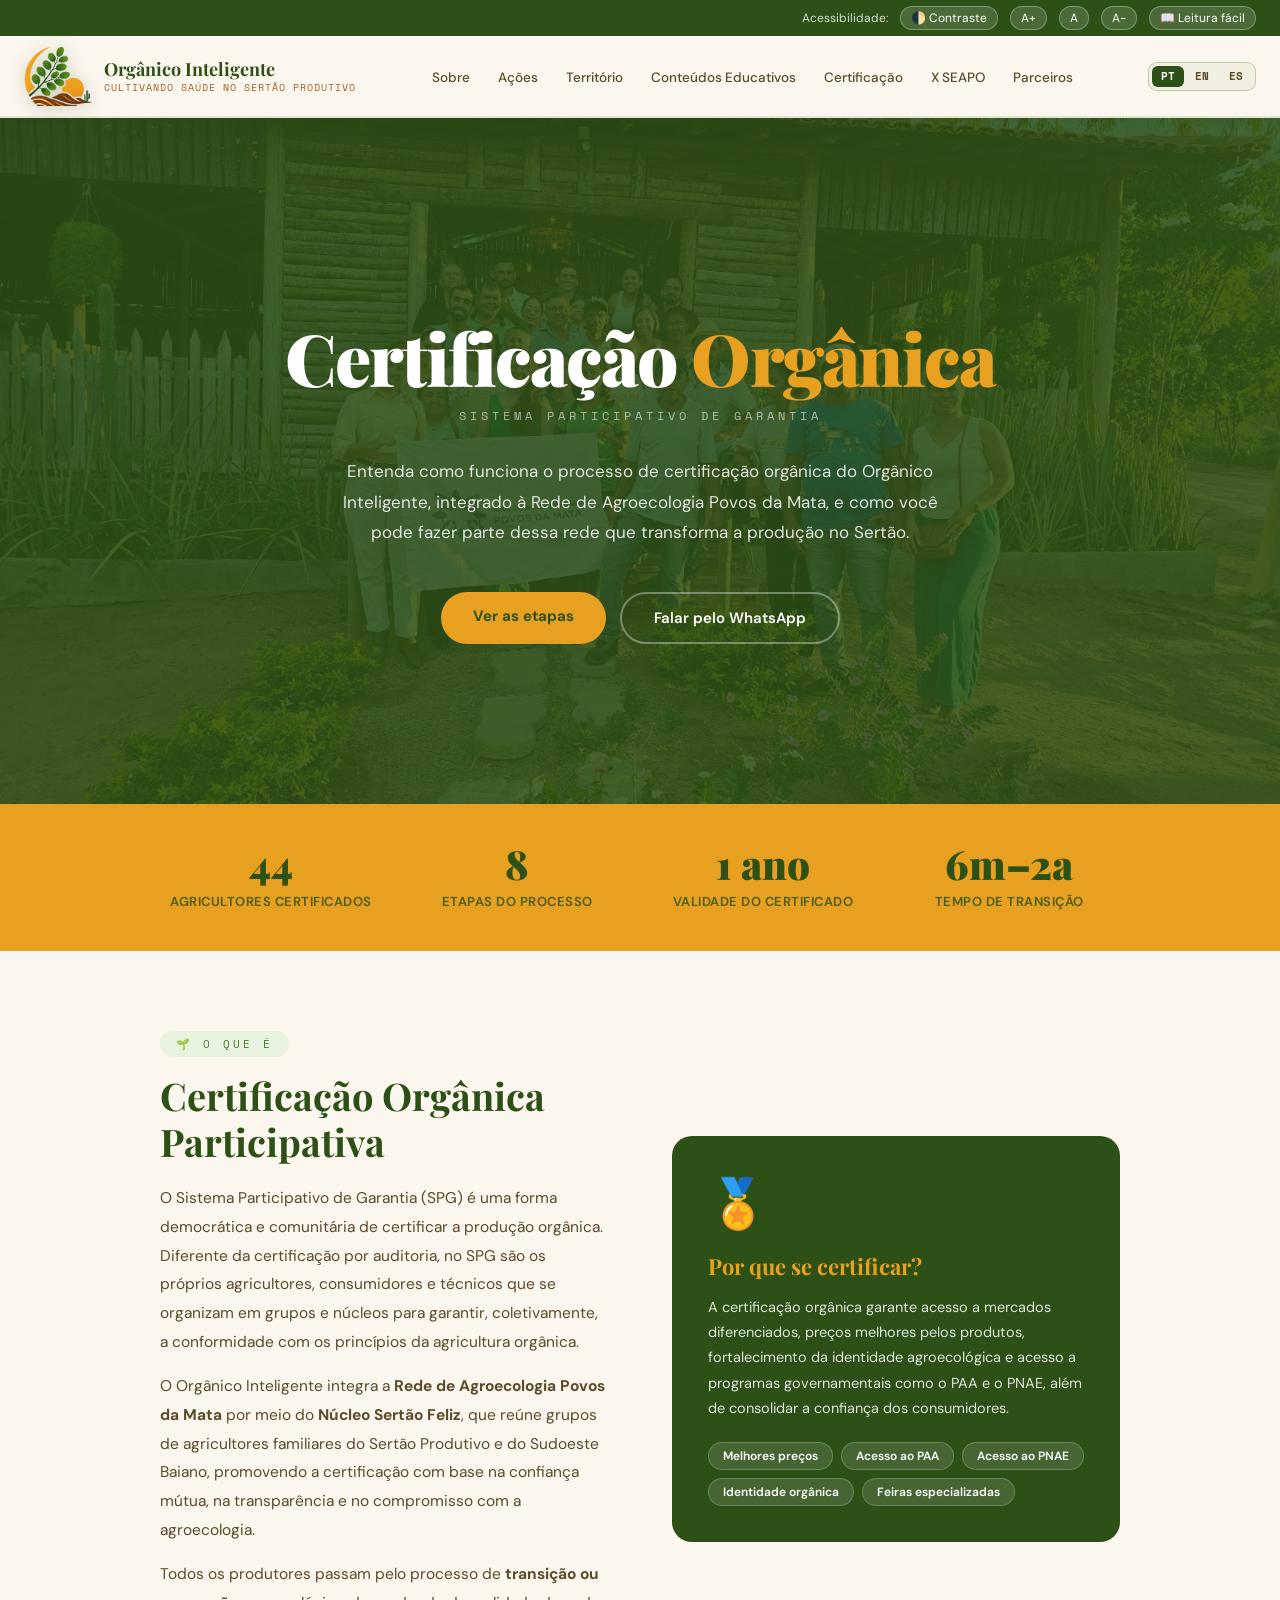
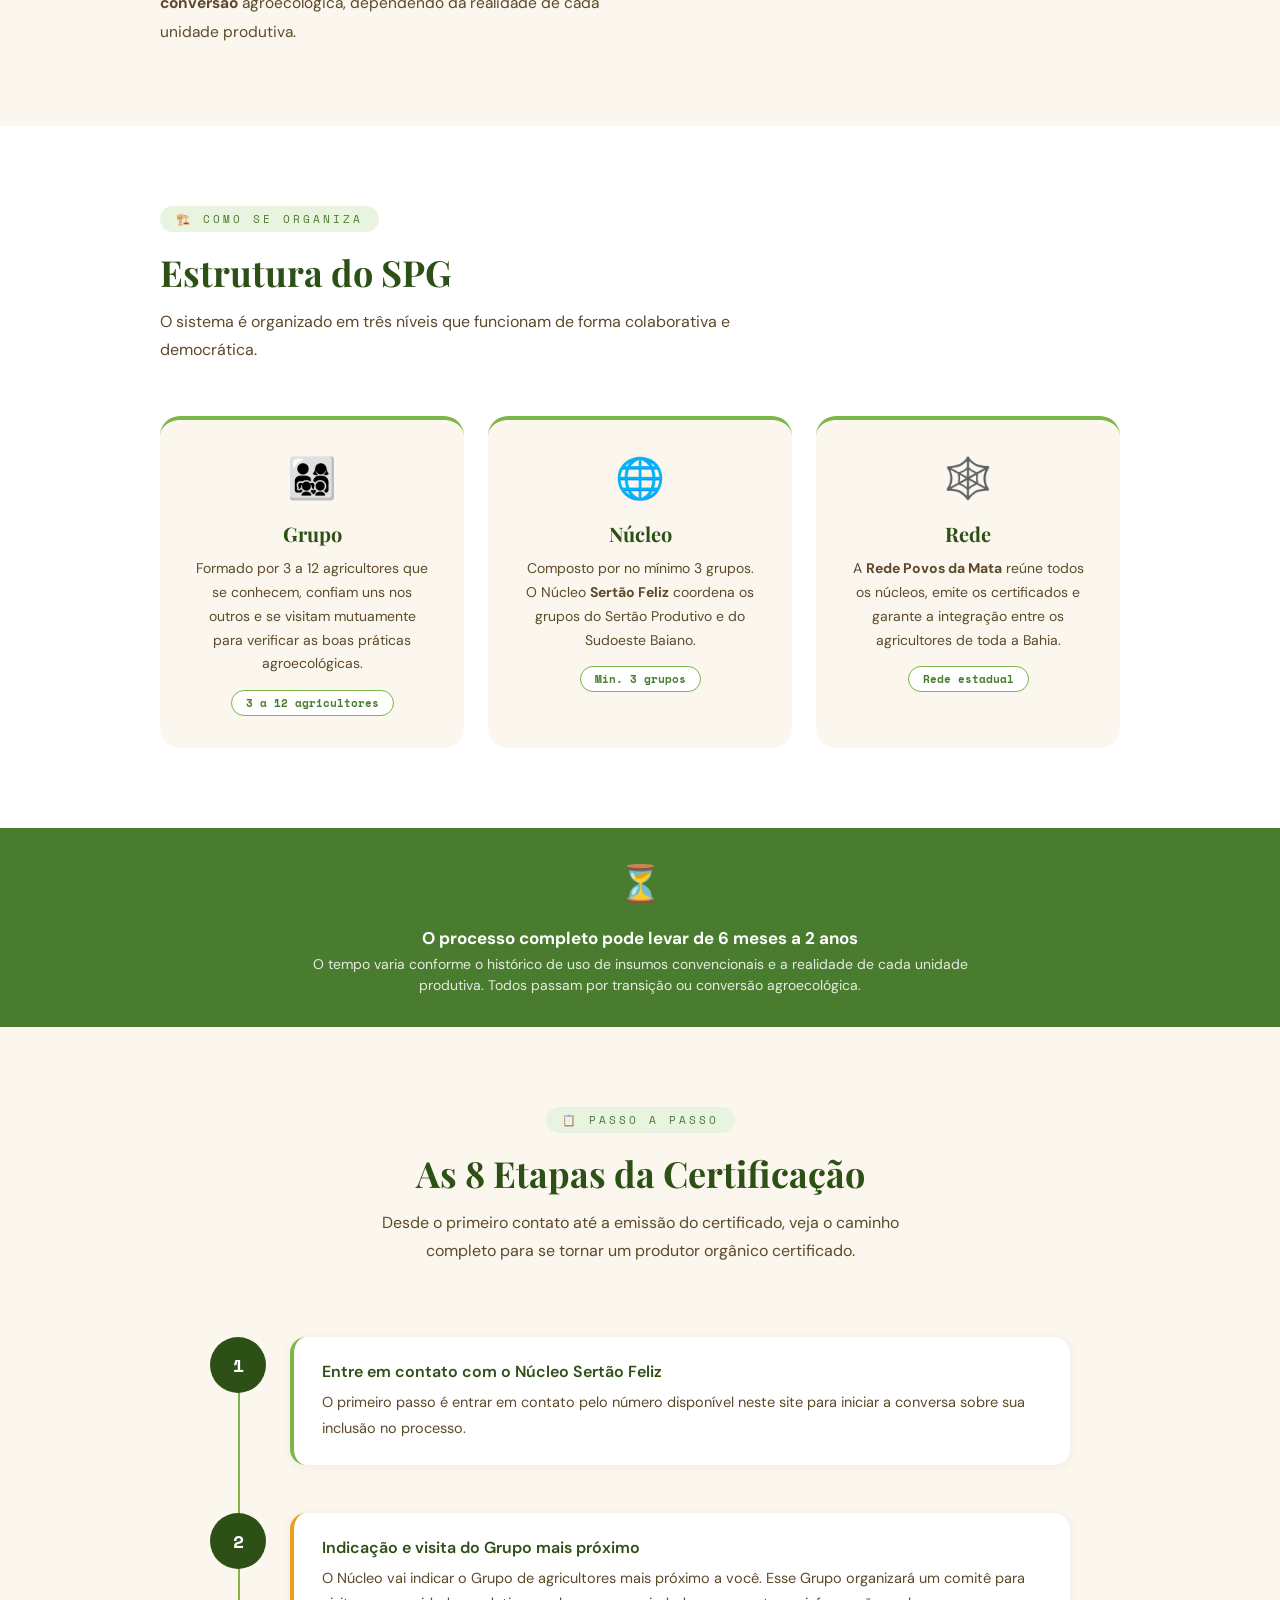
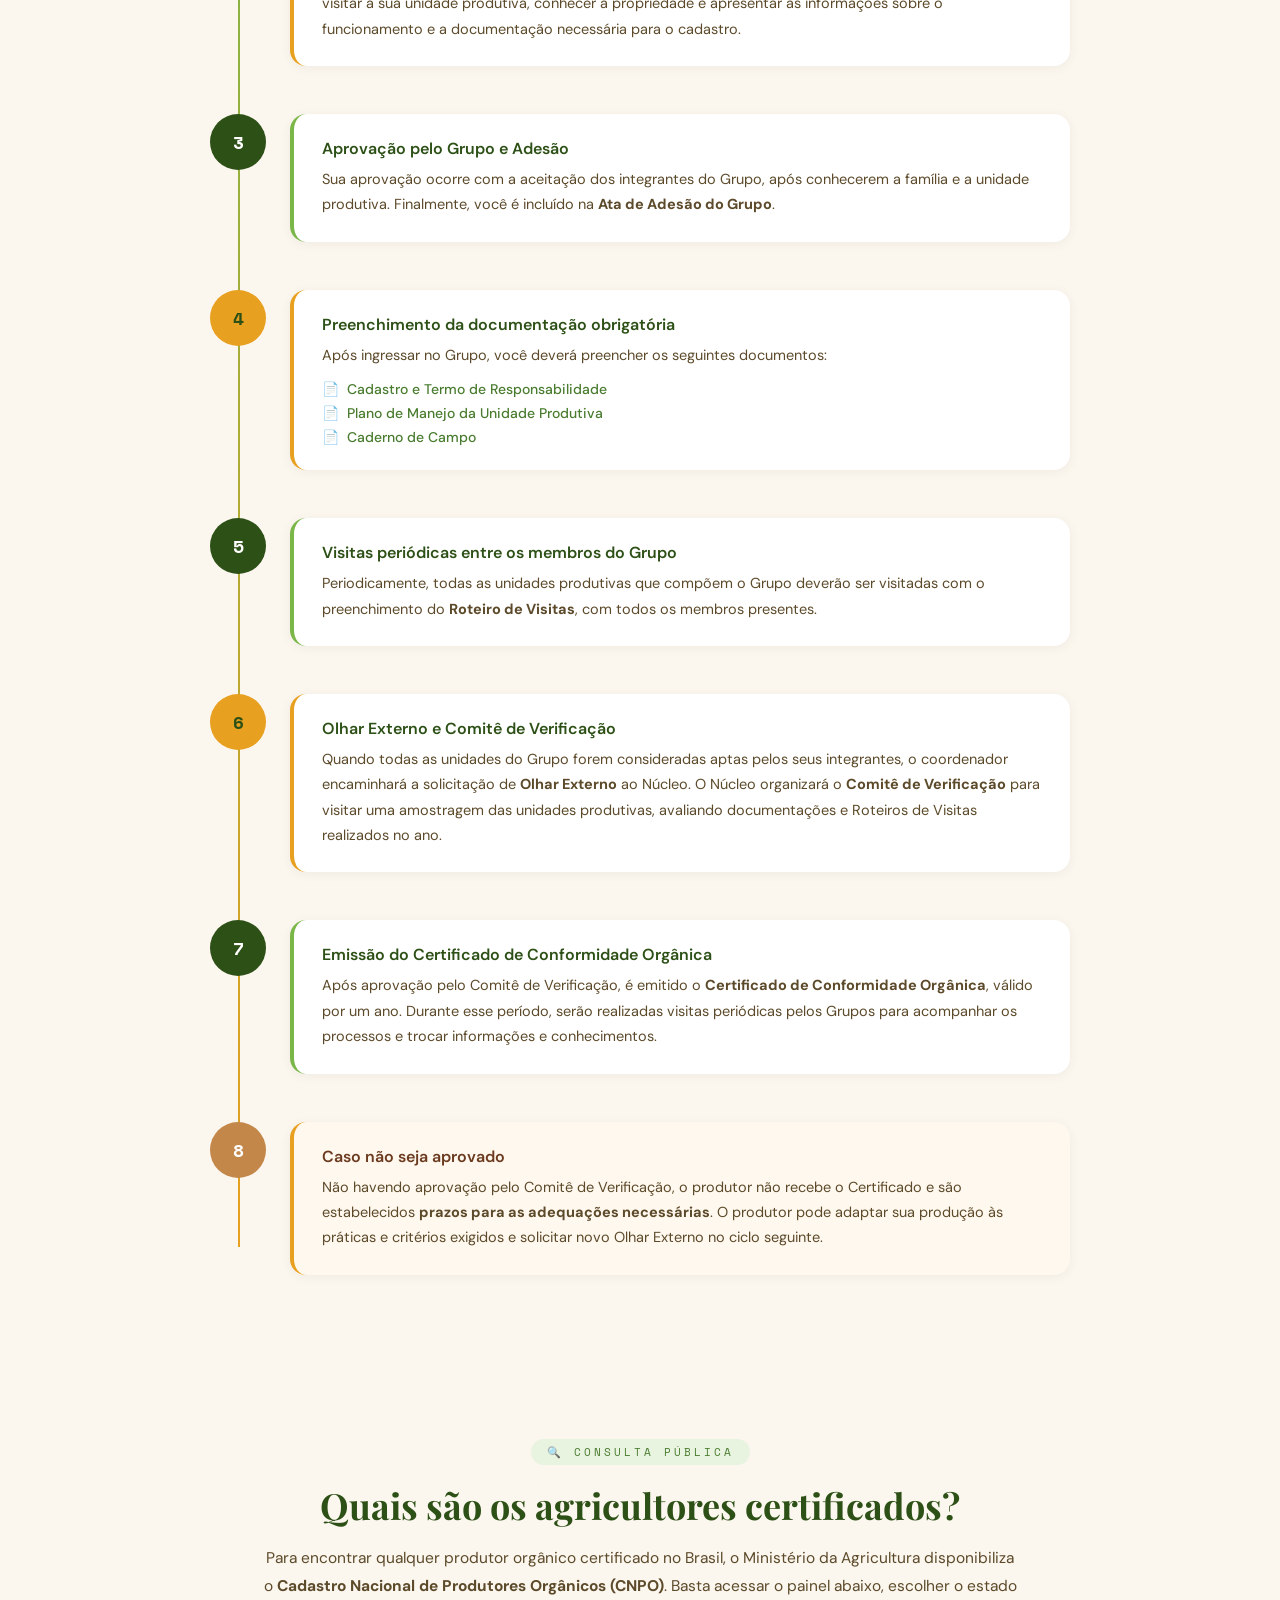
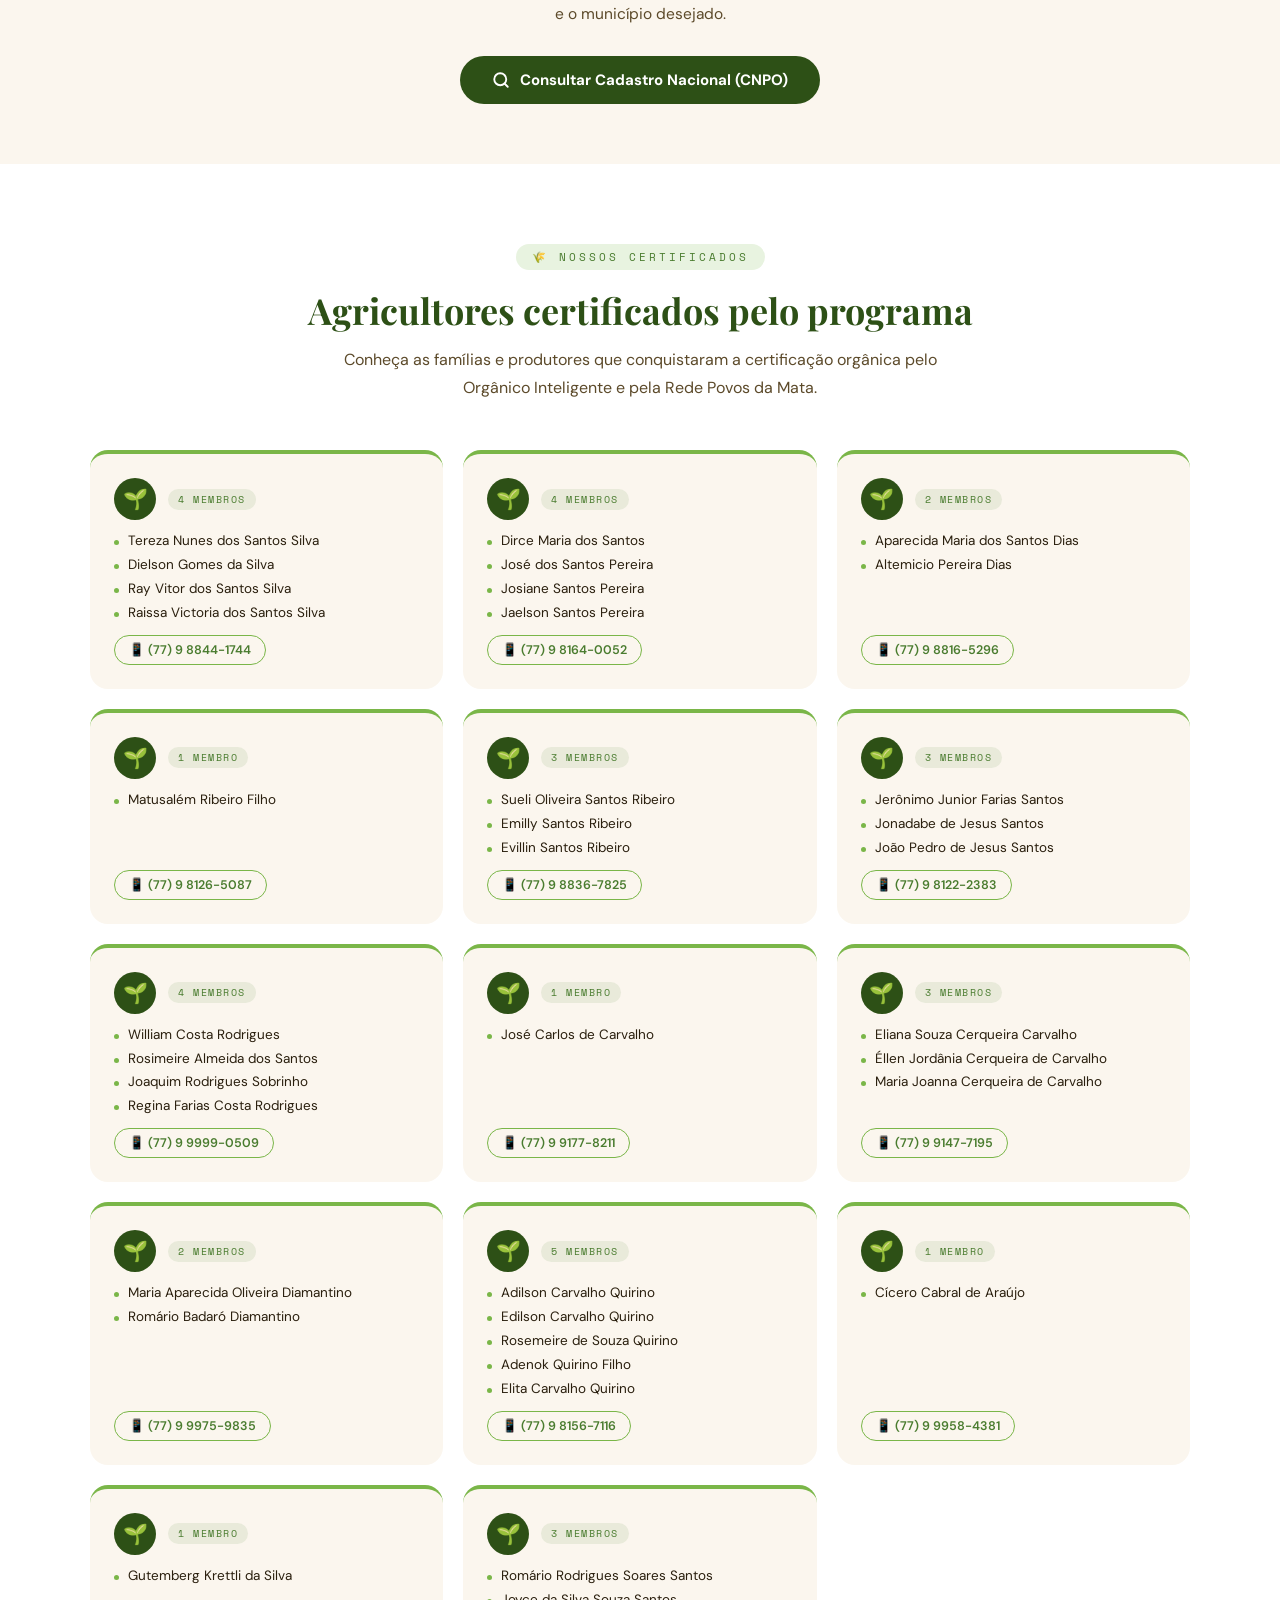
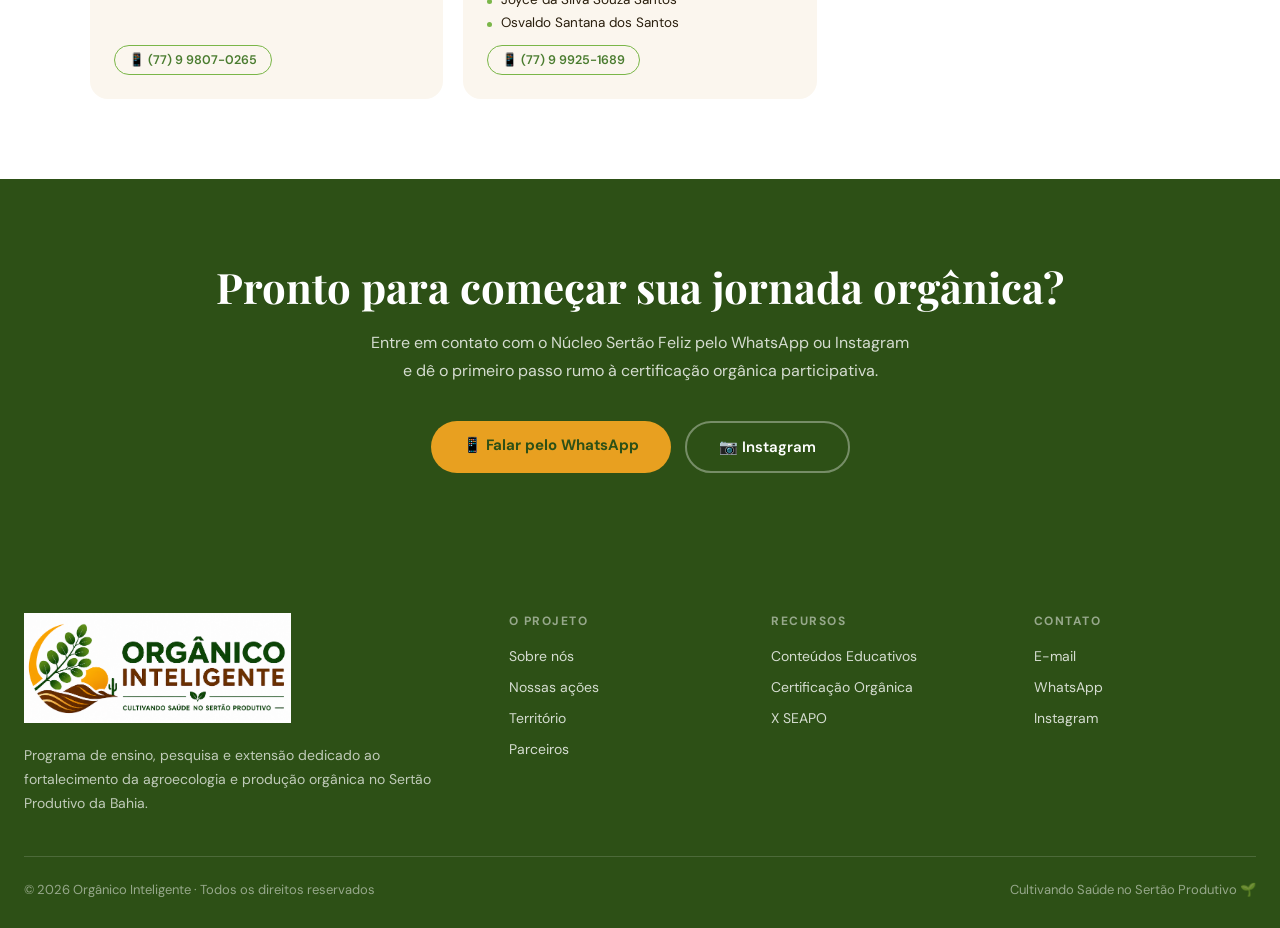
==== commit 379e1298: "site: adiciona espanhol (ES) como terceiro idioma em todo o site Implementa a Fase A-D do plano de i" ====
--- a/pages/certificacao.html
+++ b/pages/certificacao.html
@@ -20,22 +20,25 @@
   <link rel="canonical" href="https://organicointeligente.com.br/pages/certificacao.html">
   <link rel="alternate" hreflang="pt-BR" href="https://organicointeligente.com.br/pages/certificacao.html">
   <link rel="alternate" hreflang="en" href="https://organicointeligente.com.br/pages/certificacao.html?lang=en">
+  <link rel="alternate" hreflang="es" href="https://organicointeligente.com.br/pages/certificacao.html?lang=es">
   <link rel="alternate" hreflang="x-default" href="https://organicointeligente.com.br/pages/certificacao.html">
   <meta property="og:type" content="website">
   <meta property="og:url" content="https://organicointeligente.com.br/pages/certificacao.html">
   <meta property="og:site_name" content="Orgânico Inteligente">
   <meta property="og:locale" content="pt_BR">
-  <meta property="og:title" content="Certificação Orgânica Participativa | Orgânico Inteligente">
-  <meta property="og:description" content="Entenda como funciona o processo de certificação orgânica pelo SPG da Rede Povos da Mata no Sertão Produtivo da Bahia.">
+  <meta property="og:title" content="Certificação Orgânica Participativa | Orgânico Inteligente" data-i18n-content="cert.page_title">
+  <meta property="og:description" content="Entenda como funciona o processo de certificação orgânica pelo SPG da Rede Povos da Mata no Sertão Produtivo da Bahia." data-i18n-content="cert.og_desc">
   <meta property="og:image" content="https://organicointeligente.com.br/assets/images/slideshow/img0.jpeg">
   <title>Certificação Orgânica Participativa | Orgânico Inteligente</title>
   <link href="https://fonts.googleapis.com/css2?family=Playfair+Display:wght@700;900&family=DM+Sans:wght@300;400;500;600&family=Space+Mono:wght@400;700&display=swap" rel="stylesheet">
-  <link rel="stylesheet" href="../assets/css/style.css?v=202608030914">
+  <link rel="stylesheet" href="../assets/css/style.css?v=202608112002">
   <style>
-    .nav-lang-toggle{background:none;border:1px solid rgba(74,124,47,.3);color:var(--texto-suave);font-family:'Space Mono',monospace;font-size:12px;padding:4px 10px;border-radius:8px;cursor:pointer;transition:.2s;display:flex;align-items:center;gap:2px;white-space:nowrap;flex-shrink:0;}
-    .nav-lang-toggle:hover{background:rgba(74,124,47,.1);color:var(--verde);}
+    .nav-lang-toggle{display:flex;align-items:center;gap:2px;background:rgba(74,124,47,.06);border:1px solid rgba(74,124,47,.3);border-radius:9px;padding:3px;flex-shrink:0;}
+    .nav-lang-toggle .lang-opt{background:none;border:0;font-family:'Space Mono',monospace;font-size:11px;font-weight:700;color:var(--texto-suave);padding:5px 9px;border-radius:6px;cursor:pointer;transition:.15s;line-height:1;}
+    .nav-lang-toggle .lang-opt:hover{color:var(--verde);}
+    .nav-lang-toggle .lang-opt[aria-current="true"]{background:var(--verde);color:#fff;}
   </style>
-  <script src="../assets/js/i18n.js?v=202608030914"></script>
+  <script src="../assets/js/i18n.js?v=202608112002"></script>
   <style>
     /* ===== HERO ===== */
     .cert-hero {
@@ -638,16 +641,14 @@
       <span></span><span></span><span></span>
     </button>
     <ul class="nav-links" id="nav-links" role="menubar"></ul>
-    <button class="nav-lang-toggle" id="lang-toggle" onclick="toggleLang()"
-            aria-label="Mudar para inglês"
-            data-i18n-attr="aria-label:lang.toggle_aria">
-      <span class="lang-pt" aria-hidden="true">PT</span>
-      <span class="lang-sep" aria-hidden="true"> | </span>
-      <span class="lang-en" aria-hidden="true">EN</span>
-    </button>
+    <div class="nav-lang-toggle" role="group" data-i18n-attr="aria-label:lang.toggle_aria" aria-label="Selecionar idioma">
+      <button type="button" class="lang-opt" data-lang="pt" onclick="setLang('pt')" data-i18n-attr="aria-label:lang.pt_label" aria-label="Português">PT</button>
+      <button type="button" class="lang-opt" data-lang="en" onclick="setLang('en')" data-i18n-attr="aria-label:lang.en_label" aria-label="English">EN</button>
+      <button type="button" class="lang-opt" data-lang="es" onclick="setLang('es')" data-i18n-attr="aria-label:lang.es_label" aria-label="Español">ES</button>
+    </div>
   </div>
 </nav>
-<script src="../assets/js/nav.js?v=202608030914"></script>
+<script src="../assets/js/nav.js?v=202608112002"></script>
 
 <main id="main-content">
 
@@ -893,7 +894,7 @@
         <div class="agric-card reveal">
           <div class="agric-card-header">
             <div class="agric-icon">🌱</div>
-            <span class="agric-card-qtd">4 membros</span>
+            <span class="agric-card-qtd" data-i18n="cert.qtd_4">4 membros</span>
           </div>
           <ul class="agric-membros">
             <li>Tereza Nunes dos Santos Silva</li>
@@ -910,7 +911,7 @@
         <div class="agric-card reveal">
           <div class="agric-card-header">
             <div class="agric-icon">🌱</div>
-            <span class="agric-card-qtd">4 membros</span>
+            <span class="agric-card-qtd" data-i18n="cert.qtd_4">4 membros</span>
           </div>
           <ul class="agric-membros">
             <li>Dirce Maria dos Santos</li>
@@ -927,7 +928,7 @@
         <div class="agric-card reveal">
           <div class="agric-card-header">
             <div class="agric-icon">🌱</div>
-            <span class="agric-card-qtd">2 membros</span>
+            <span class="agric-card-qtd" data-i18n="cert.qtd_2">2 membros</span>
           </div>
           <ul class="agric-membros">
             <li>Aparecida Maria dos Santos Dias</li>
@@ -942,7 +943,7 @@
         <div class="agric-card reveal">
           <div class="agric-card-header">
             <div class="agric-icon">🌱</div>
-            <span class="agric-card-qtd">1 membro</span>
+            <span class="agric-card-qtd" data-i18n="cert.qtd_1">1 membro</span>
           </div>
           <ul class="agric-membros">
             <li>Matusalém Ribeiro Filho</li>
@@ -956,7 +957,7 @@
         <div class="agric-card reveal">
           <div class="agric-card-header">
             <div class="agric-icon">🌱</div>
-            <span class="agric-card-qtd">3 membros</span>
+            <span class="agric-card-qtd" data-i18n="cert.qtd_3">3 membros</span>
           </div>
           <ul class="agric-membros">
             <li>Sueli Oliveira Santos Ribeiro</li>
@@ -972,7 +973,7 @@
         <div class="agric-card reveal">
           <div class="agric-card-header">
             <div class="agric-icon">🌱</div>
-            <span class="agric-card-qtd">3 membros</span>
+            <span class="agric-card-qtd" data-i18n="cert.qtd_3">3 membros</span>
           </div>
           <ul class="agric-membros">
             <li>Jerônimo Junior Farias Santos</li>
@@ -988,7 +989,7 @@
         <div class="agric-card reveal">
           <div class="agric-card-header">
             <div class="agric-icon">🌱</div>
-            <span class="agric-card-qtd">4 membros</span>
+            <span class="agric-card-qtd" data-i18n="cert.qtd_4">4 membros</span>
           </div>
           <ul class="agric-membros">
             <li>William Costa Rodrigues</li>
@@ -1005,7 +1006,7 @@
         <div class="agric-card reveal">
           <div class="agric-card-header">
             <div class="agric-icon">🌱</div>
-            <span class="agric-card-qtd">1 membro</span>
+            <span class="agric-card-qtd" data-i18n="cert.qtd_1">1 membro</span>
           </div>
           <ul class="agric-membros">
             <li>José Carlos de Carvalho</li>
@@ -1019,7 +1020,7 @@
         <div class="agric-card reveal">
           <div class="agric-card-header">
             <div class="agric-icon">🌱</div>
-            <span class="agric-card-qtd">3 membros</span>
+            <span class="agric-card-qtd" data-i18n="cert.qtd_3">3 membros</span>
           </div>
           <ul class="agric-membros">
             <li>Eliana Souza Cerqueira Carvalho</li>
@@ -1035,7 +1036,7 @@
         <div class="agric-card reveal">
           <div class="agric-card-header">
             <div class="agric-icon">🌱</div>
-            <span class="agric-card-qtd">2 membros</span>
+            <span class="agric-card-qtd" data-i18n="cert.qtd_2">2 membros</span>
           </div>
           <ul class="agric-membros">
             <li>Maria Aparecida Oliveira Diamantino</li>
@@ -1050,7 +1051,7 @@
         <div class="agric-card reveal">
           <div class="agric-card-header">
             <div class="agric-icon">🌱</div>
-            <span class="agric-card-qtd">5 membros</span>
+            <span class="agric-card-qtd" data-i18n="cert.qtd_5">5 membros</span>
           </div>
           <ul class="agric-membros">
             <li>Adilson Carvalho Quirino</li>
@@ -1068,7 +1069,7 @@
         <div class="agric-card reveal">
           <div class="agric-card-header">
             <div class="agric-icon">🌱</div>
-            <span class="agric-card-qtd">1 membro</span>
+            <span class="agric-card-qtd" data-i18n="cert.qtd_1">1 membro</span>
           </div>
           <ul class="agric-membros">
             <li>Cícero Cabral de Araújo</li>
@@ -1082,7 +1083,7 @@
         <div class="agric-card reveal">
           <div class="agric-card-header">
             <div class="agric-icon">🌱</div>
-            <span class="agric-card-qtd">1 membro</span>
+            <span class="agric-card-qtd" data-i18n="cert.qtd_1">1 membro</span>
           </div>
           <ul class="agric-membros">
             <li>Gutemberg Krettli da Silva</li>
@@ -1096,7 +1097,7 @@
         <div class="agric-card reveal">
           <div class="agric-card-header">
             <div class="agric-icon">🌱</div>
-            <span class="agric-card-qtd">3 membros</span>
+            <span class="agric-card-qtd" data-i18n="cert.qtd_3">3 membros</span>
           </div>
           <ul class="agric-membros">
             <li>Romário Rodrigues Soares Santos</li>
@@ -1126,11 +1127,11 @@
 
 <!-- Rodapé dinâmico -->
 <footer id="site-footer" role="contentinfo"></footer>
-<script src="../assets/js/footer.js?v=202608030914"></script>
+<script src="../assets/js/footer.js?v=202608112002"></script>
 
 <div id="toast" style="position:fixed; bottom:24px; right:24px; background:var(--verde); color:white; padding:16px 24px; border-radius:12px; font-size:14px; font-weight:600; opacity:0; transform:translateY(20px); transition:all 0.3s; z-index:9999; max-width:300px; box-shadow:0 8px 24px rgba(0,0,0,0.2);" role="alert" aria-live="polite"></div>
 
-<script src="../assets/js/main.js?v=202608030914"></script>
+<script src="../assets/js/main.js?v=202608112002"></script>
 
 </body>
 </html>
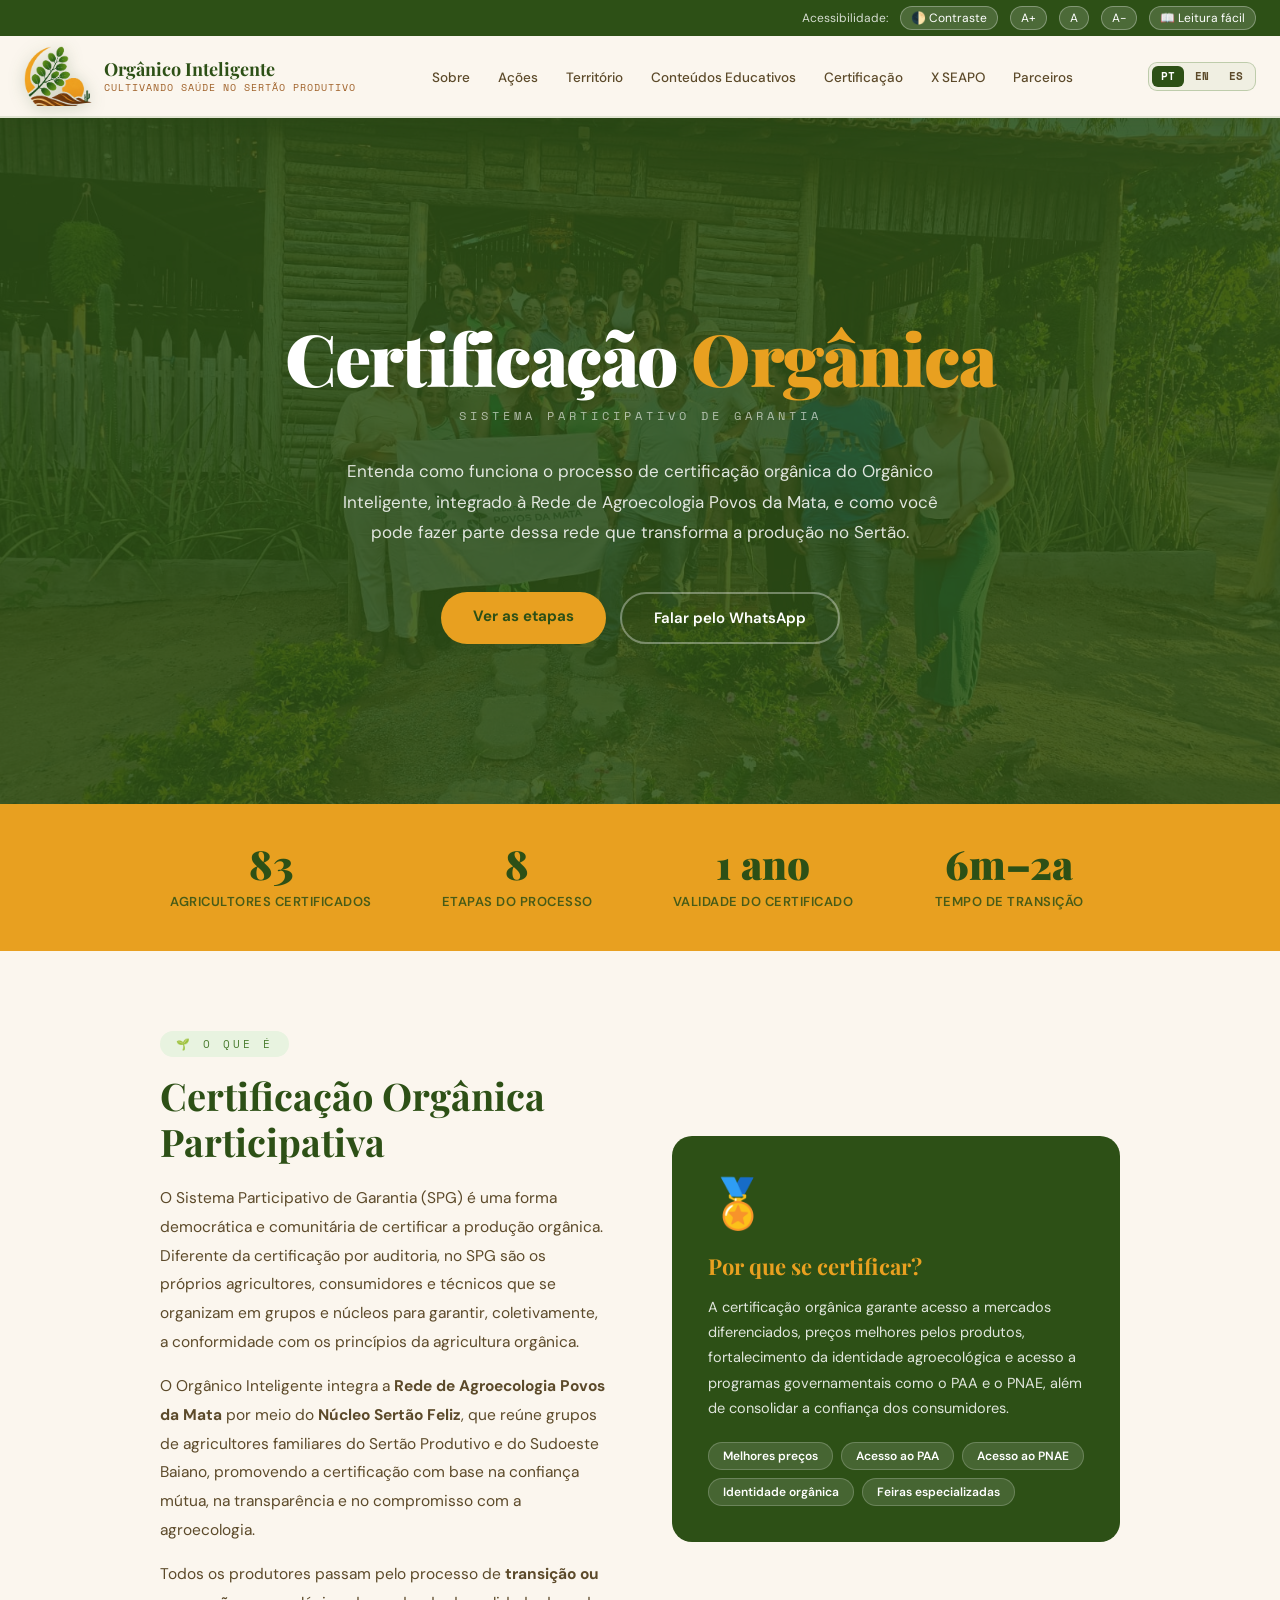
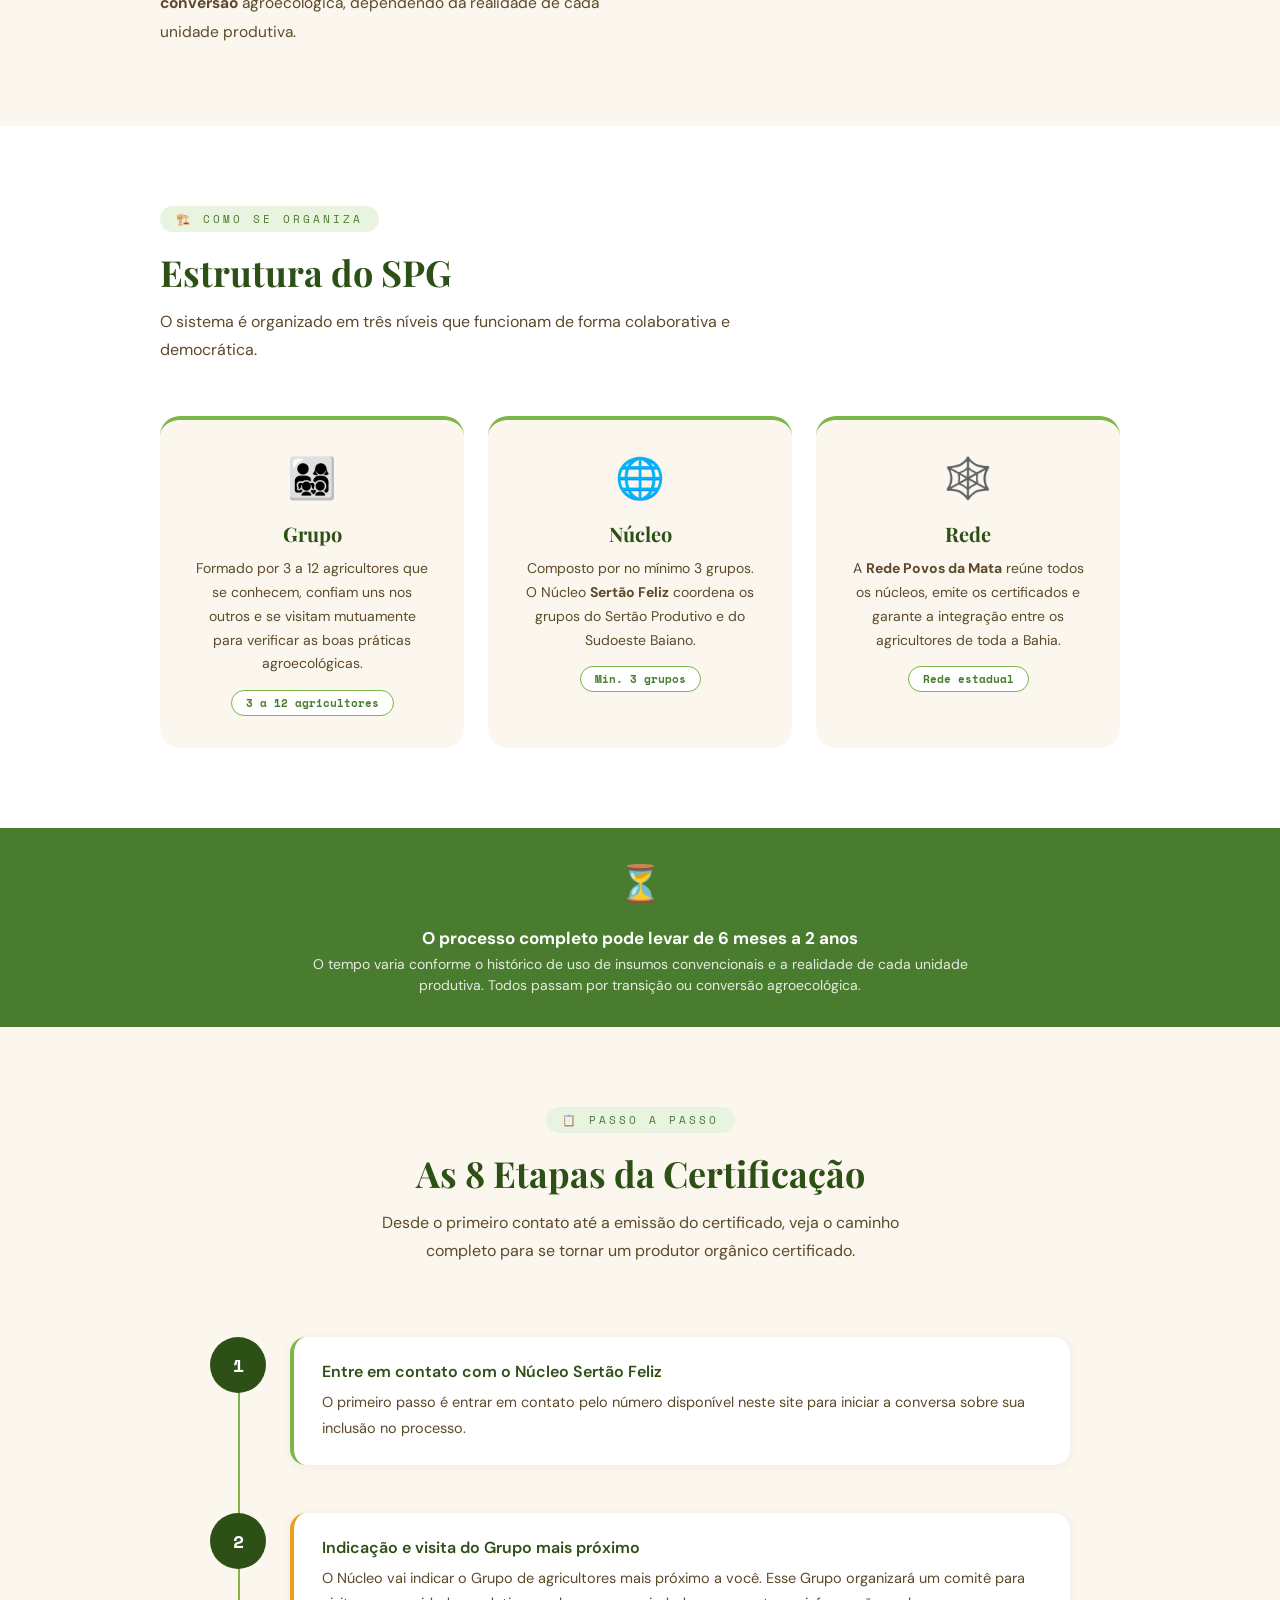
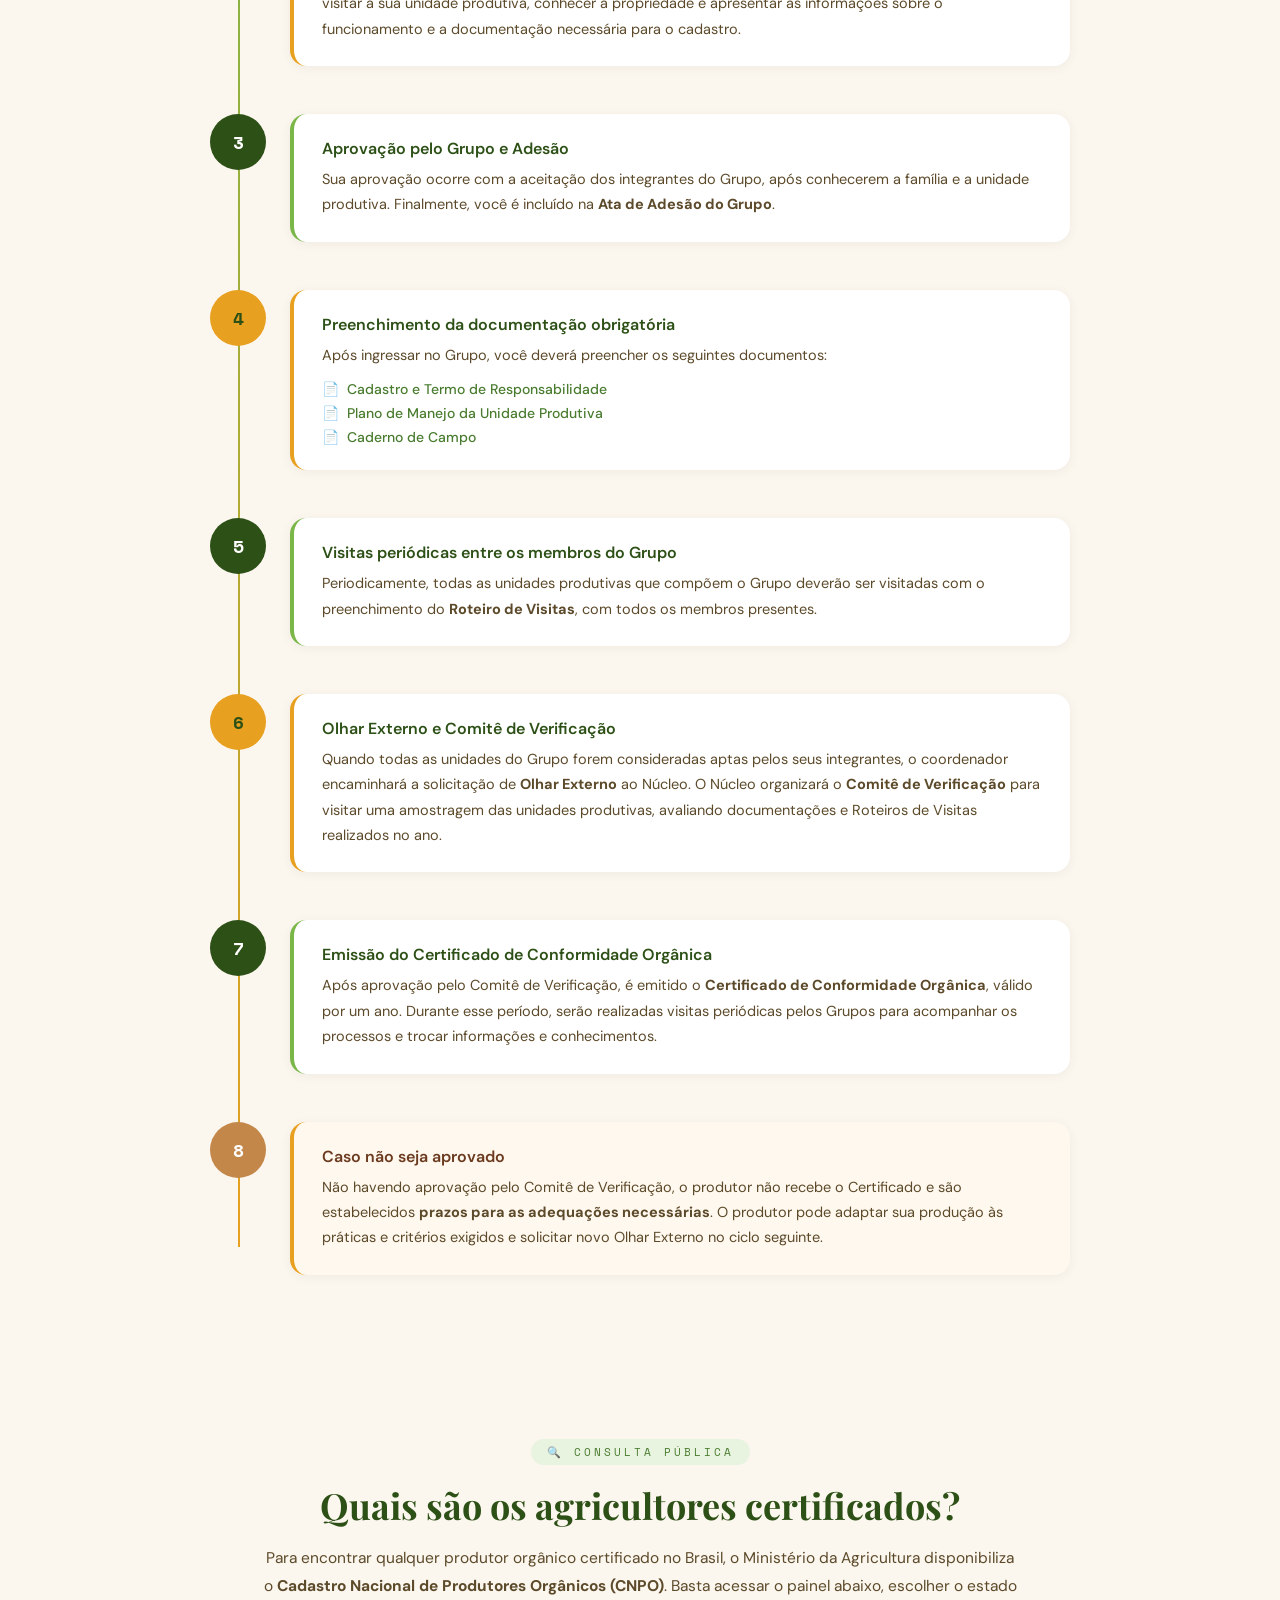
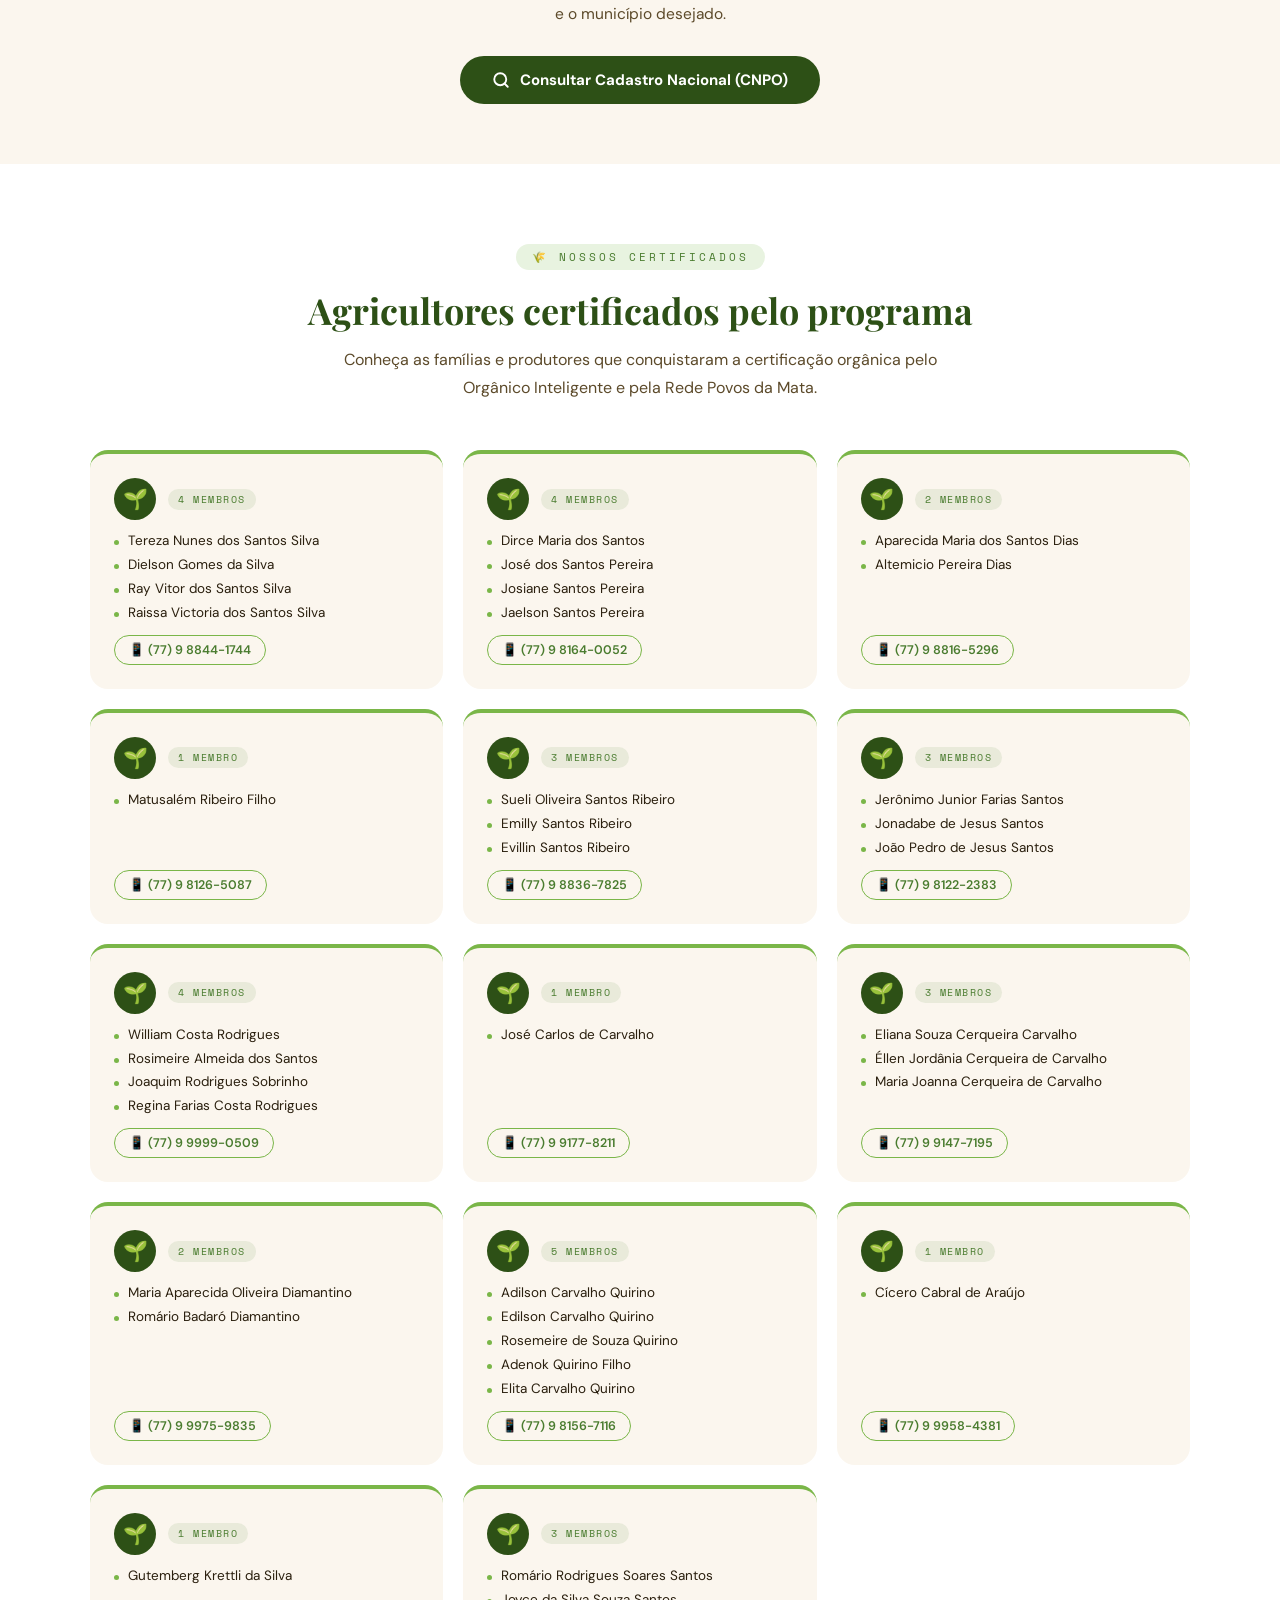
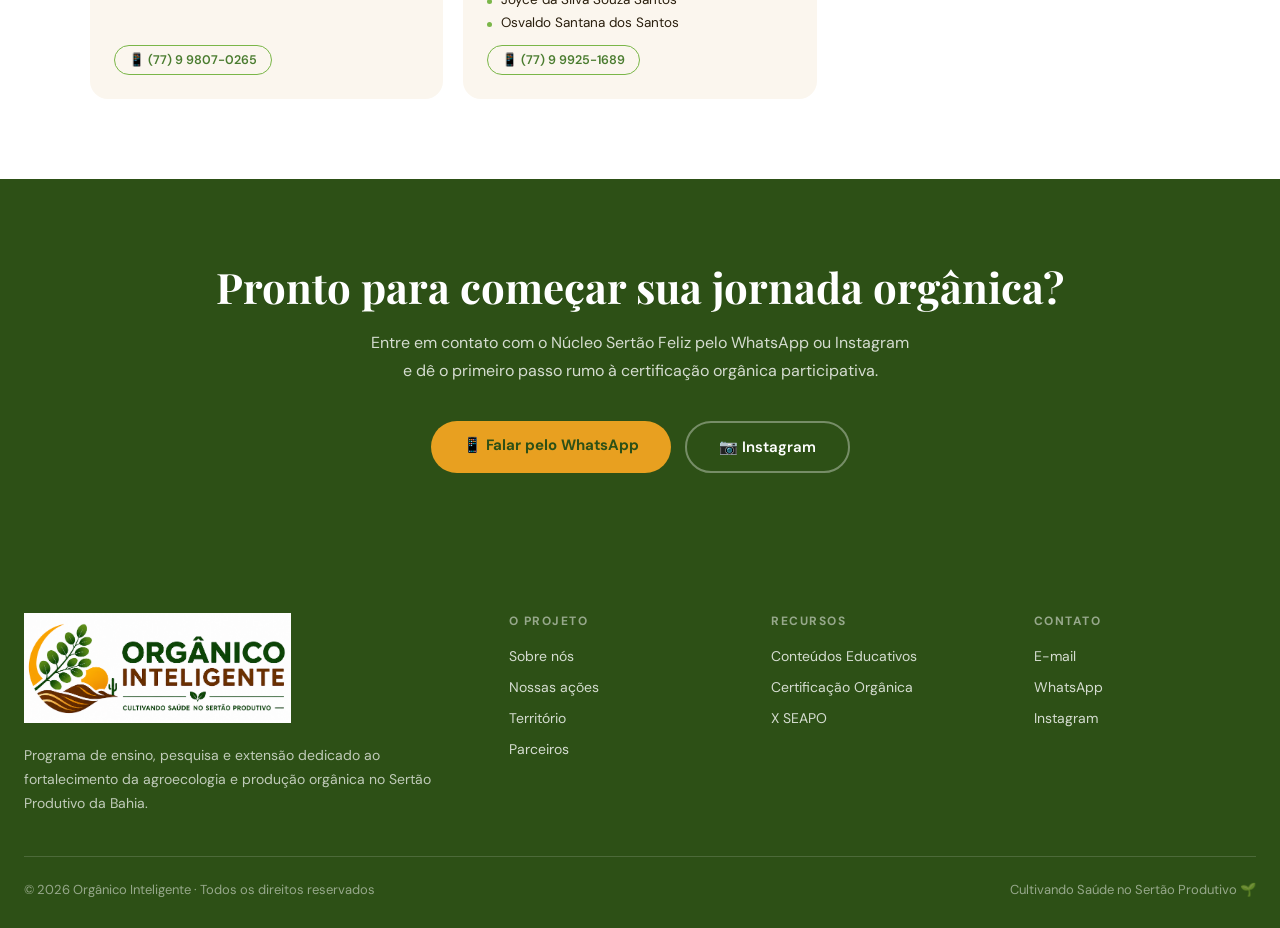
==== commit 29598082: "site: atualiza numero de agricultores certificados para 83" ====
--- a/pages/certificacao.html
+++ b/pages/certificacao.html
@@ -31,14 +31,14 @@
   <meta property="og:image" content="https://organicointeligente.com.br/assets/images/slideshow/img0.jpeg">
   <title>Certificação Orgânica Participativa | Orgânico Inteligente</title>
   <link href="https://fonts.googleapis.com/css2?family=Playfair+Display:wght@700;900&family=DM+Sans:wght@300;400;500;600&family=Space+Mono:wght@400;700&display=swap" rel="stylesheet">
-  <link rel="stylesheet" href="../assets/css/style.css?v=202608112002">
+  <link rel="stylesheet" href="../assets/css/style.css?v=202611120930">
   <style>
     .nav-lang-toggle{display:flex;align-items:center;gap:2px;background:rgba(74,124,47,.06);border:1px solid rgba(74,124,47,.3);border-radius:9px;padding:3px;flex-shrink:0;}
     .nav-lang-toggle .lang-opt{background:none;border:0;font-family:'Space Mono',monospace;font-size:11px;font-weight:700;color:var(--texto-suave);padding:5px 9px;border-radius:6px;cursor:pointer;transition:.15s;line-height:1;}
     .nav-lang-toggle .lang-opt:hover{color:var(--verde);}
     .nav-lang-toggle .lang-opt[aria-current="true"]{background:var(--verde);color:#fff;}
   </style>
-  <script src="../assets/js/i18n.js?v=202608112002"></script>
+  <script src="../assets/js/i18n.js?v=202611120930"></script>
   <style>
     /* ===== HERO ===== */
     .cert-hero {
@@ -648,7 +648,7 @@
     </div>
   </div>
 </nav>
-<script src="../assets/js/nav.js?v=202608112002"></script>
+<script src="../assets/js/nav.js?v=202611120930"></script>
 
 <main id="main-content">
 
@@ -672,7 +672,7 @@
   <div class="cert-metricas" data-i18n-attr="aria-label:cert.metricas_aria" aria-label="Números da certificação">
     <div class="cert-metricas-grid">
       <div class="cert-metrica">
-        <strong>44</strong>
+        <strong>83</strong>
         <span data-i18n="cert.metric1_label">Agricultores Certificados</span>
       </div>
       <div class="cert-metrica">
@@ -1127,11 +1127,11 @@
 
 <!-- Rodapé dinâmico -->
 <footer id="site-footer" role="contentinfo"></footer>
-<script src="../assets/js/footer.js?v=202608112002"></script>
+<script src="../assets/js/footer.js?v=202611120930"></script>
 
 <div id="toast" style="position:fixed; bottom:24px; right:24px; background:var(--verde); color:white; padding:16px 24px; border-radius:12px; font-size:14px; font-weight:600; opacity:0; transform:translateY(20px); transition:all 0.3s; z-index:9999; max-width:300px; box-shadow:0 8px 24px rgba(0,0,0,0.2);" role="alert" aria-live="polite"></div>
 
-<script src="../assets/js/main.js?v=202608112002"></script>
+<script src="../assets/js/main.js?v=202611120930"></script>
 
 </body>
 </html>
